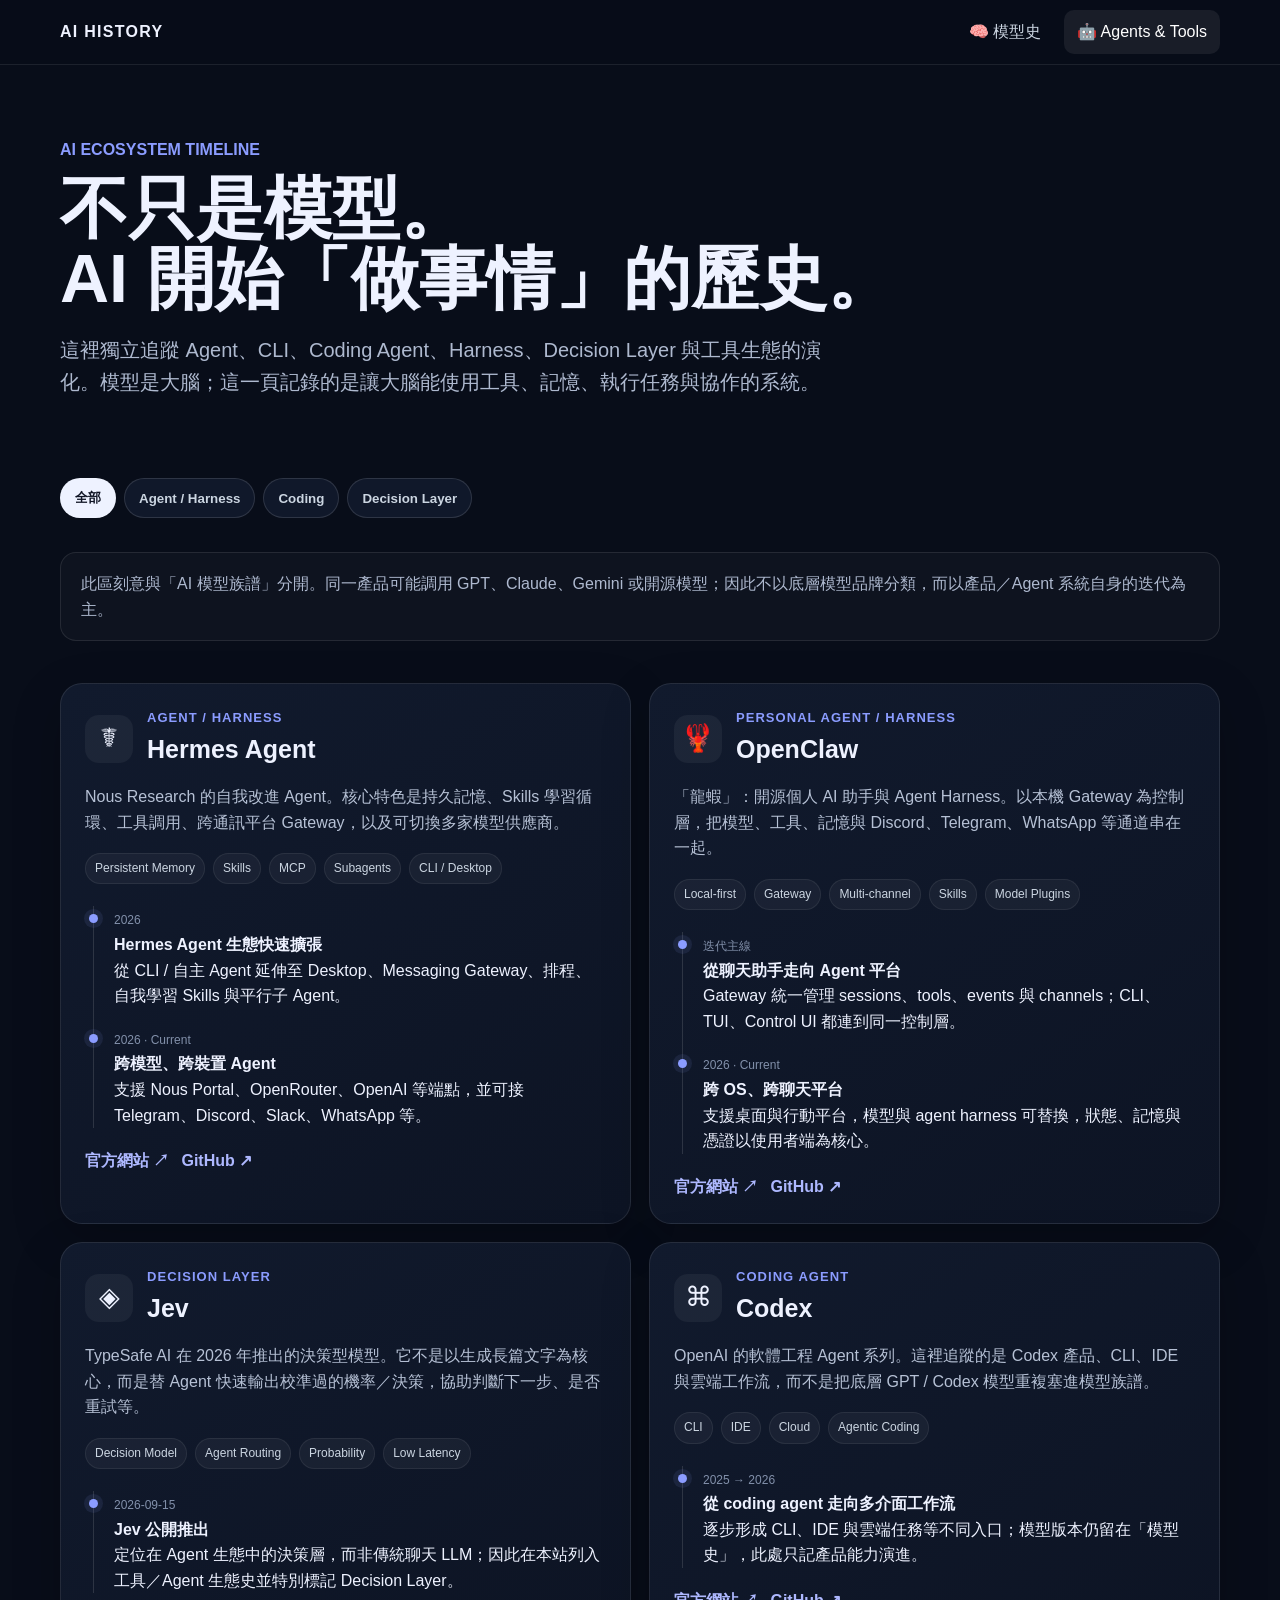
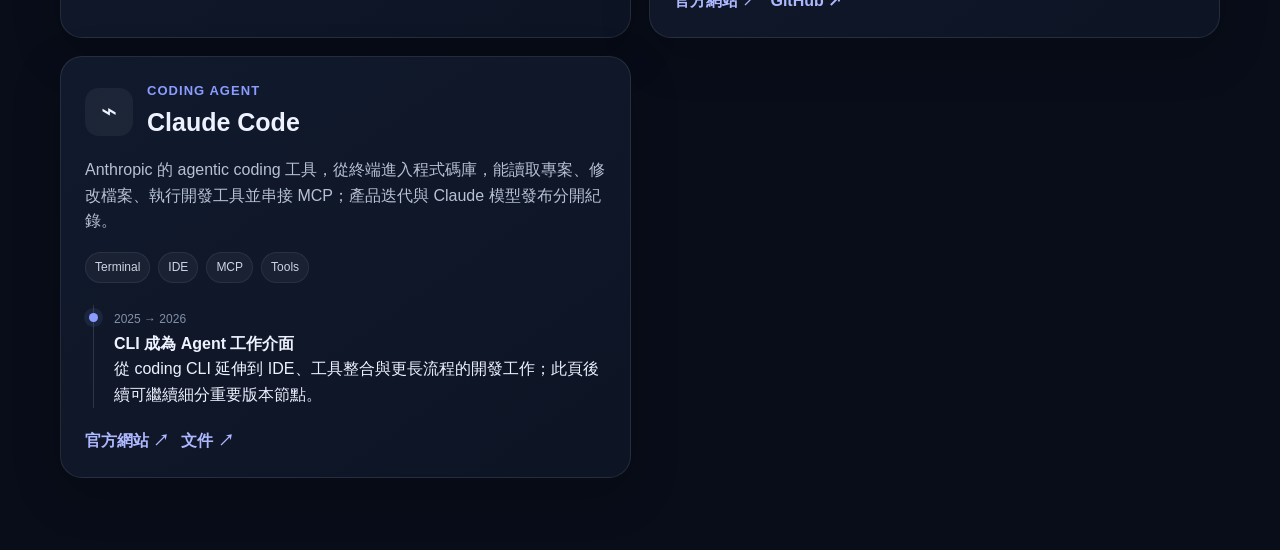
==== agents.html @ 5de39a33 "Expand coding agent section and responsive ecosystem timeline" ====
<!doctype html>
<html lang="zh-Hant">
<head>
<meta charset="utf-8"><meta name="viewport" content="width=device-width,initial-scale=1,viewport-fit=cover">
<meta name="theme-color" content="#0b1020">
<title>AI Agents & Tools 發展史｜AI HISTORY</title>
<style>
*{box-sizing:border-box}html{scroll-behavior:smooth}body{margin:0;font-family:-apple-system,BlinkMacSystemFont,"Segoe UI","Noto Sans TC","Microsoft JhengHei",sans-serif;background:#080d19;color:#eef2ff;line-height:1.6}
a{color:inherit}.wrap{width:min(1160px,calc(100% - 32px));margin:auto}.nav{position:sticky;top:0;z-index:10;background:#080d19e8;backdrop-filter:blur(14px);border-bottom:1px solid #ffffff16}.navin{min-height:64px;display:flex;align-items:center;gap:10px}.logo{font-weight:900;letter-spacing:.08em;margin-right:auto}.nav a{padding:9px 13px;border-radius:10px;text-decoration:none;color:#cbd5e1}.nav a.active,.nav a:hover{background:#ffffff12;color:white}
.hero{padding:72px 0 36px}.eyebrow{color:#8b9cff;font-weight:800}.hero h1{font-size:clamp(34px,6vw,68px);line-height:1.04;margin:10px 0 18px}.hero p{max-width:780px;color:#aeb9cf;font-size:clamp(16px,2vw,20px)}
.tabs{display:flex;gap:8px;flex-wrap:wrap;margin:24px 0 34px}.tabs button{border:1px solid #ffffff20;background:#10182a;color:#cbd5e1;padding:10px 14px;border-radius:999px;font-weight:750;cursor:pointer}.tabs button.on{background:#eef2ff;color:#101525}
.grid{display:grid;grid-template-columns:repeat(2,minmax(0,1fr));gap:18px;padding-bottom:72px}.card{background:linear-gradient(145deg,#111a2d,#0d1424);border:1px solid #ffffff18;border-radius:22px;padding:24px;box-shadow:0 16px 50px #0003}.top{display:flex;gap:14px;align-items:center}.icon{width:48px;height:48px;border-radius:14px;background:#ffffff0d;display:grid;place-items:center;font-size:27px}.card h2{margin:0;font-size:25px}.kind{color:#8b9cff;font-size:13px;font-weight:800;text-transform:uppercase;letter-spacing:.08em}.desc{color:#b6c1d5;margin:15px 0 18px}.facts{display:flex;gap:8px;flex-wrap:wrap}.pill{font-size:12px;padding:5px 9px;border-radius:999px;background:#ffffff0b;color:#cbd5e1;border:1px solid #ffffff12}.timeline{border-left:1px solid #ffffff20;margin:22px 0 0 8px;padding-left:20px}.event{position:relative;margin:0 0 17px}.event:before{content:"";position:absolute;width:9px;height:9px;border-radius:50%;background:#8b9cff;left:-25px;top:8px;box-shadow:0 0 0 5px #8b9cff18}.date{font-size:12px;color:#8290aa}.event b{display:block}.links{display:flex;gap:12px;margin-top:20px}.links a{text-decoration:none;font-weight:750;color:#aeb8ff}.note{margin:0 0 42px;padding:18px 20px;border:1px solid #ffffff18;border-radius:16px;color:#aeb9cf;background:#ffffff07}
@media(max-width:720px){.wrap{width:min(100% - 22px,1160px)}.navin{min-height:58px}.nav a{padding:8px 9px;font-size:13px}.hero{padding:44px 0 20px}.grid{grid-template-columns:1fr;gap:13px}.card{padding:19px;border-radius:18px}.tabs{overflow-x:auto;flex-wrap:nowrap;padding-bottom:5px}.tabs button{white-space:nowrap}.hero p{font-size:16px}.card h2{font-size:22px}}
</style></head><body>
<nav class="nav"><div class="wrap navin"><div class="logo">AI HISTORY</div><a href="./">🧠 模型史</a><a class="active" href="./agents.html">🤖 Agents & Tools</a></div></nav>
<main class="wrap"><section class="hero"><div class="eyebrow">AI ECOSYSTEM TIMELINE</div><h1>不只是模型。<br>AI 開始「做事情」的歷史。</h1><p>這裡獨立追蹤 Agent、CLI、Coding Agent、Harness、Decision Layer 與工具生態的演化。模型是大腦；這一頁記錄的是讓大腦能使用工具、記憶、執行任務與協作的系統。</p></section>
<div class="tabs"><button class="on" data-f="all">全部</button><button data-f="agent">Agent / Harness</button><button data-f="coding">Coding</button><button data-f="decision">Decision Layer</button></div>
<div class="note">此區刻意與「AI 模型族譜」分開。同一產品可能調用 GPT、Claude、Gemini 或開源模型；因此不以底層模型品牌分類，而以產品／Agent 系統自身的迭代為主。</div>
<section class="grid">
<article class="card" data-k="agent"><div class="top"><div class="icon">☤</div><div><div class="kind">Agent / Harness</div><h2>Hermes Agent</h2></div></div><p class="desc">Nous Research 的自我改進 Agent。核心特色是持久記憶、Skills 學習循環、工具調用、跨通訊平台 Gateway，以及可切換多家模型供應商。</p><div class="facts"><span class="pill">Persistent Memory</span><span class="pill">Skills</span><span class="pill">MCP</span><span class="pill">Subagents</span><span class="pill">CLI / Desktop</span></div><div class="timeline"><div class="event"><span class="date">2026</span><b>Hermes Agent 生態快速擴張</b><span>從 CLI / 自主 Agent 延伸至 Desktop、Messaging Gateway、排程、自我學習 Skills 與平行子 Agent。</span></div><div class="event"><span class="date">2026 · Current</span><b>跨模型、跨裝置 Agent</b><span>支援 Nous Portal、OpenRouter、OpenAI 等端點，並可接 Telegram、Discord、Slack、WhatsApp 等。</span></div></div><div class="links"><a href="https://hermes-agent.nousresearch.com/" target="_blank">官方網站 ↗</a><a href="https://github.com/NousResearch/hermes-agent" target="_blank">GitHub ↗</a></div></article>
<article class="card" data-k="agent"><div class="top"><div class="icon">🦞</div><div><div class="kind">Personal Agent / Harness</div><h2>OpenClaw</h2></div></div><p class="desc">「龍蝦」：開源個人 AI 助手與 Agent Harness。以本機 Gateway 為控制層，把模型、工具、記憶與 Discord、Telegram、WhatsApp 等通道串在一起。</p><div class="facts"><span class="pill">Local-first</span><span class="pill">Gateway</span><span class="pill">Multi-channel</span><span class="pill">Skills</span><span class="pill">Model Plugins</span></div><div class="timeline"><div class="event"><span class="date">迭代主線</span><b>從聊天助手走向 Agent 平台</b><span>Gateway 統一管理 sessions、tools、events 與 channels；CLI、TUI、Control UI 都連到同一控制層。</span></div><div class="event"><span class="date">2026 · Current</span><b>跨 OS、跨聊天平台</b><span>支援桌面與行動平台，模型與 agent harness 可替換，狀態、記憶與憑證以使用者端為核心。</span></div></div><div class="links"><a href="https://openclaw.ai/" target="_blank">官方網站 ↗</a><a href="https://github.com/openclaw/openclaw" target="_blank">GitHub ↗</a></div></article>
<article class="card" data-k="decision"><div class="top"><div class="icon">◈</div><div><div class="kind">Decision Layer</div><h2>Jev</h2></div></div><p class="desc">TypeSafe AI 在 2026 年推出的決策型模型。它不是以生成長篇文字為核心，而是替 Agent 快速輸出校準過的機率／決策，協助判斷下一步、是否重試等。</p><div class="facts"><span class="pill">Decision Model</span><span class="pill">Agent Routing</span><span class="pill">Probability</span><span class="pill">Low Latency</span></div><div class="timeline"><div class="event"><span class="date">2026-09-15</span><b>Jev 公開推出</b><span>定位在 Agent 生態中的決策層，而非傳統聊天 LLM；因此在本站列入工具／Agent 生態史並特別標記 Decision Layer。</span></div></div></article>
<article class="card" data-k="coding"><div class="top"><div class="icon">⌘</div><div><div class="kind">Coding Agent</div><h2>Codex</h2></div></div><p class="desc">OpenAI 的軟體工程 Agent 系列。這裡追蹤的是 Codex 產品、CLI、IDE 與雲端工作流，而不是把底層 GPT / Codex 模型重複塞進模型族譜。</p><div class="facts"><span class="pill">CLI</span><span class="pill">IDE</span><span class="pill">Cloud</span><span class="pill">Agentic Coding</span></div><div class="timeline"><div class="event"><span class="date">2025 → 2026</span><b>從 coding agent 走向多介面工作流</b><span>逐步形成 CLI、IDE 與雲端任務等不同入口；模型版本仍留在「模型史」，此處只記產品能力演進。</span></div></div><div class="links"><a href="https://openai.com/codex/" target="_blank">官方網站 ↗</a><a href="https://github.com/openai/codex" target="_blank">GitHub ↗</a></div></article>
<article class="card" data-k="coding"><div class="top"><div class="icon">⌁</div><div><div class="kind">Coding Agent</div><h2>Claude Code</h2></div></div><p class="desc">Anthropic 的 agentic coding 工具，從終端進入程式碼庫，能讀取專案、修改檔案、執行開發工具並串接 MCP；產品迭代與 Claude 模型發布分開紀錄。</p><div class="facts"><span class="pill">Terminal</span><span class="pill">IDE</span><span class="pill">MCP</span><span class="pill">Tools</span></div><div class="timeline"><div class="event"><span class="date">2025 → 2026</span><b>CLI 成為 Agent 工作介面</b><span>從 coding CLI 延伸到 IDE、工具整合與更長流程的開發工作；此頁後續可繼續細分重要版本節點。</span></div></div><div class="links"><a href="https://www.anthropic.com/claude-code" target="_blank">官方網站 ↗</a><a href="https://docs.anthropic.com/en/docs/claude-code/overview" target="_blank">文件 ↗</a></div></article>
</section></main>
<script>const bs=[...document.querySelectorAll("[data-f]")],cs=[...document.querySelectorAll(".card")];bs.forEach(b=>b.onclick=()=>{bs.forEach(x=>x.classList.remove("on"));b.classList.add("on");cs.forEach(c=>c.hidden=b.dataset.f!=="all"&&c.dataset.k!==b.dataset.f)})</script>
</body></html>
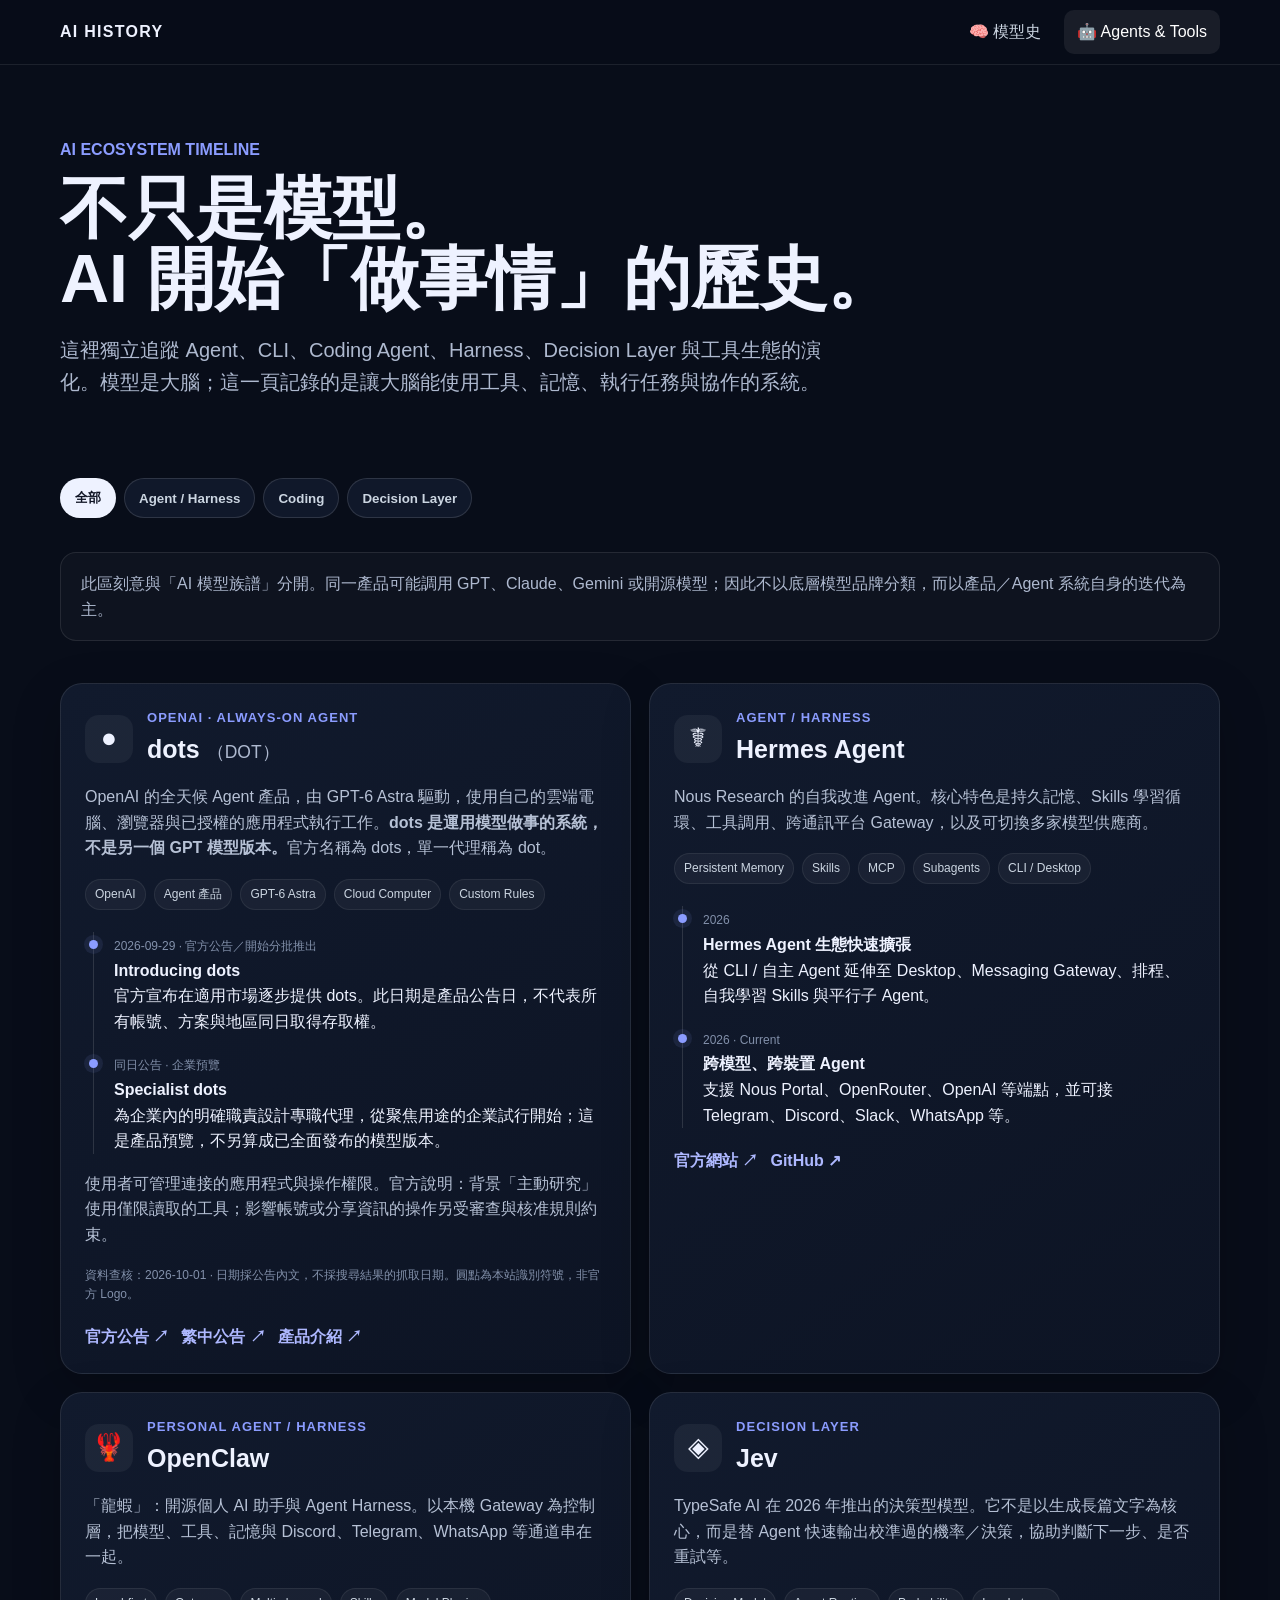
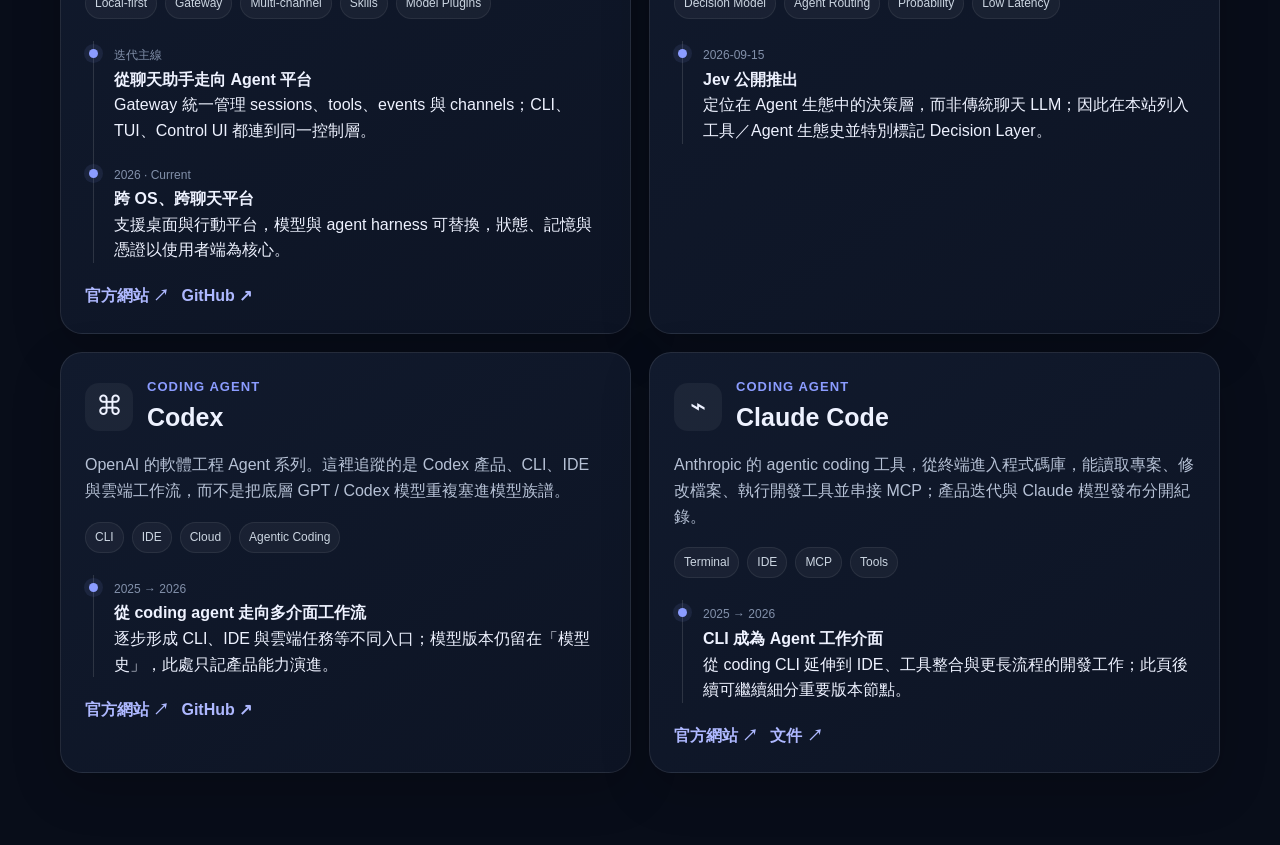
==== commit 1ad4952f: "Add OpenAI dots to Agents & Tools and document project handoff" ====
--- a/agents.html
+++ b/agents.html
@@ -11,12 +11,34 @@
 .tabs{display:flex;gap:8px;flex-wrap:wrap;margin:24px 0 34px}.tabs button{border:1px solid #ffffff20;background:#10182a;color:#cbd5e1;padding:10px 14px;border-radius:999px;font-weight:750;cursor:pointer}.tabs button.on{background:#eef2ff;color:#101525}
 .grid{display:grid;grid-template-columns:repeat(2,minmax(0,1fr));gap:18px;padding-bottom:72px}.card{background:linear-gradient(145deg,#111a2d,#0d1424);border:1px solid #ffffff18;border-radius:22px;padding:24px;box-shadow:0 16px 50px #0003}.top{display:flex;gap:14px;align-items:center}.icon{width:48px;height:48px;border-radius:14px;background:#ffffff0d;display:grid;place-items:center;font-size:27px}.card h2{margin:0;font-size:25px}.kind{color:#8b9cff;font-size:13px;font-weight:800;text-transform:uppercase;letter-spacing:.08em}.desc{color:#b6c1d5;margin:15px 0 18px}.facts{display:flex;gap:8px;flex-wrap:wrap}.pill{font-size:12px;padding:5px 9px;border-radius:999px;background:#ffffff0b;color:#cbd5e1;border:1px solid #ffffff12}.timeline{border-left:1px solid #ffffff20;margin:22px 0 0 8px;padding-left:20px}.event{position:relative;margin:0 0 17px}.event:before{content:"";position:absolute;width:9px;height:9px;border-radius:50%;background:#8b9cff;left:-25px;top:8px;box-shadow:0 0 0 5px #8b9cff18}.date{font-size:12px;color:#8290aa}.event b{display:block}.links{display:flex;gap:12px;margin-top:20px}.links a{text-decoration:none;font-weight:750;color:#aeb8ff}.note{margin:0 0 42px;padding:18px 20px;border:1px solid #ffffff18;border-radius:16px;color:#aeb9cf;background:#ffffff07}
 @media(max-width:720px){.wrap{width:min(100% - 22px,1160px)}.navin{min-height:58px}.nav a{padding:8px 9px;font-size:13px}.hero{padding:44px 0 20px}.grid{grid-template-columns:1fr;gap:13px}.card{padding:19px;border-radius:18px}.tabs{overflow-x:auto;flex-wrap:nowrap;padding-bottom:5px}.tabs button{white-space:nowrap}.hero p{font-size:16px}.card h2{font-size:22px}}
+
+/* DOT product addition: keep the existing five cards and category filters. */
+.card{scroll-margin-top:90px;min-width:0}
+.card:target{border-color:#8b9cff;box-shadow:0 0 0 2px #8b9cff38}
+.alias{font-size:.7em;font-weight:500;color:#aeb9cf}
+.icon{flex-shrink:0}
+.links{flex-wrap:wrap}
+.navin{flex-wrap:wrap}
+@media(max-width:400px){.navin{gap:4px}.nav a{padding:8px 6px;font-size:12px}.logo{font-size:13px}}
 </style></head><body>
 <nav class="nav"><div class="wrap navin"><div class="logo">AI HISTORY</div><a href="./">🧠 模型史</a><a class="active" href="./agents.html">🤖 Agents & Tools</a></div></nav>
 <main class="wrap"><section class="hero"><div class="eyebrow">AI ECOSYSTEM TIMELINE</div><h1>不只是模型。<br>AI 開始「做事情」的歷史。</h1><p>這裡獨立追蹤 Agent、CLI、Coding Agent、Harness、Decision Layer 與工具生態的演化。模型是大腦；這一頁記錄的是讓大腦能使用工具、記憶、執行任務與協作的系統。</p></section>
 <div class="tabs"><button class="on" data-f="all">全部</button><button data-f="agent">Agent / Harness</button><button data-f="coding">Coding</button><button data-f="decision">Decision Layer</button></div>
 <div class="note">此區刻意與「AI 模型族譜」分開。同一產品可能調用 GPT、Claude、Gemini 或開源模型；因此不以底層模型品牌分類，而以產品／Agent 系統自身的迭代為主。</div>
 <section class="grid">
+<article class="card" data-k="agent" id="openai-dots" data-product="openai-dots" data-checked-at="2026-10-01" aria-labelledby="dots-title">
+<div class="top"><div class="icon" aria-hidden="true">●</div><div><div class="kind">OpenAI · Always-on Agent</div><h2 id="dots-title">dots <span class="alias">（DOT）</span></h2></div></div>
+<p class="desc">OpenAI 的全天候 Agent 產品，由 GPT-6 Astra 驅動，使用自己的雲端電腦、瀏覽器與已授權的應用程式執行工作。<strong>dots 是運用模型做事的系統，不是另一個 GPT 模型版本。</strong>官方名稱為 dots，單一代理稱為 dot。</p>
+<div class="facts"><span class="pill">OpenAI</span><span class="pill">Agent 產品</span><span class="pill">GPT-6 Astra</span><span class="pill">Cloud Computer</span><span class="pill">Custom Rules</span></div>
+<div class="timeline">
+<div class="event"><time class="date" datetime="2026-09-29">2026-09-29 · 官方公告／開始分批推出</time><b>Introducing dots</b><span>官方宣布在適用市場逐步提供 dots。此日期是產品公告日，不代表所有帳號、方案與地區同日取得存取權。</span></div>
+<div class="event"><time class="date" datetime="2026-09-29">同日公告 · 企業預覽</time><b>Specialist dots</b><span>為企業內的明確職責設計專職代理，從聚焦用途的企業試行開始；這是產品預覽，不另算成已全面發布的模型版本。</span></div>
+</div>
+<p class="desc">使用者可管理連接的應用程式與操作權限。官方說明：背景「主動研究」使用僅限讀取的工具；影響帳號或分享資訊的操作另受審查與核准規則約束。</p>
+<p class="date">資料查核：<time datetime="2026-10-01">2026-10-01</time> · 日期採公告內文，不採搜尋結果的抓取日期。圓點為本站識別符號，非官方 Logo。</p>
+<div class="links"><a href="https://openai.com/index/introducing-dots/" target="_blank" rel="noopener noreferrer">官方公告 ↗</a><a href="https://openai.com/zh-Hant/index/introducing-dots/" target="_blank" rel="noopener noreferrer">繁中公告 ↗</a><a href="https://chatgpt.com/features/dots/" target="_blank" rel="noopener noreferrer">產品介紹 ↗</a></div>
+</article>
+
 <article class="card" data-k="agent"><div class="top"><div class="icon">☤</div><div><div class="kind">Agent / Harness</div><h2>Hermes Agent</h2></div></div><p class="desc">Nous Research 的自我改進 Agent。核心特色是持久記憶、Skills 學習循環、工具調用、跨通訊平台 Gateway，以及可切換多家模型供應商。</p><div class="facts"><span class="pill">Persistent Memory</span><span class="pill">Skills</span><span class="pill">MCP</span><span class="pill">Subagents</span><span class="pill">CLI / Desktop</span></div><div class="timeline"><div class="event"><span class="date">2026</span><b>Hermes Agent 生態快速擴張</b><span>從 CLI / 自主 Agent 延伸至 Desktop、Messaging Gateway、排程、自我學習 Skills 與平行子 Agent。</span></div><div class="event"><span class="date">2026 · Current</span><b>跨模型、跨裝置 Agent</b><span>支援 Nous Portal、OpenRouter、OpenAI 等端點，並可接 Telegram、Discord、Slack、WhatsApp 等。</span></div></div><div class="links"><a href="https://hermes-agent.nousresearch.com/" target="_blank">官方網站 ↗</a><a href="https://github.com/NousResearch/hermes-agent" target="_blank">GitHub ↗</a></div></article>
 <article class="card" data-k="agent"><div class="top"><div class="icon">🦞</div><div><div class="kind">Personal Agent / Harness</div><h2>OpenClaw</h2></div></div><p class="desc">「龍蝦」：開源個人 AI 助手與 Agent Harness。以本機 Gateway 為控制層，把模型、工具、記憶與 Discord、Telegram、WhatsApp 等通道串在一起。</p><div class="facts"><span class="pill">Local-first</span><span class="pill">Gateway</span><span class="pill">Multi-channel</span><span class="pill">Skills</span><span class="pill">Model Plugins</span></div><div class="timeline"><div class="event"><span class="date">迭代主線</span><b>從聊天助手走向 Agent 平台</b><span>Gateway 統一管理 sessions、tools、events 與 channels；CLI、TUI、Control UI 都連到同一控制層。</span></div><div class="event"><span class="date">2026 · Current</span><b>跨 OS、跨聊天平台</b><span>支援桌面與行動平台，模型與 agent harness 可替換，狀態、記憶與憑證以使用者端為核心。</span></div></div><div class="links"><a href="https://openclaw.ai/" target="_blank">官方網站 ↗</a><a href="https://github.com/openclaw/openclaw" target="_blank">GitHub ↗</a></div></article>
 <article class="card" data-k="decision"><div class="top"><div class="icon">◈</div><div><div class="kind">Decision Layer</div><h2>Jev</h2></div></div><p class="desc">TypeSafe AI 在 2026 年推出的決策型模型。它不是以生成長篇文字為核心，而是替 Agent 快速輸出校準過的機率／決策，協助判斷下一步、是否重試等。</p><div class="facts"><span class="pill">Decision Model</span><span class="pill">Agent Routing</span><span class="pill">Probability</span><span class="pill">Low Latency</span></div><div class="timeline"><div class="event"><span class="date">2026-09-15</span><b>Jev 公開推出</b><span>定位在 Agent 生態中的決策層，而非傳統聊天 LLM；因此在本站列入工具／Agent 生態史並特別標記 Decision Layer。</span></div></div></article>
@@ -24,4 +46,4 @@
 <article class="card" data-k="coding"><div class="top"><div class="icon">⌁</div><div><div class="kind">Coding Agent</div><h2>Claude Code</h2></div></div><p class="desc">Anthropic 的 agentic coding 工具，從終端進入程式碼庫，能讀取專案、修改檔案、執行開發工具並串接 MCP；產品迭代與 Claude 模型發布分開紀錄。</p><div class="facts"><span class="pill">Terminal</span><span class="pill">IDE</span><span class="pill">MCP</span><span class="pill">Tools</span></div><div class="timeline"><div class="event"><span class="date">2025 → 2026</span><b>CLI 成為 Agent 工作介面</b><span>從 coding CLI 延伸到 IDE、工具整合與更長流程的開發工作；此頁後續可繼續細分重要版本節點。</span></div></div><div class="links"><a href="https://www.anthropic.com/claude-code" target="_blank">官方網站 ↗</a><a href="https://docs.anthropic.com/en/docs/claude-code/overview" target="_blank">文件 ↗</a></div></article>
 </section></main>
 <script>const bs=[...document.querySelectorAll("[data-f]")],cs=[...document.querySelectorAll(".card")];bs.forEach(b=>b.onclick=()=>{bs.forEach(x=>x.classList.remove("on"));b.classList.add("on");cs.forEach(c=>c.hidden=b.dataset.f!=="all"&&c.dataset.k!==b.dataset.f)})</script>
-</body></html>+</body></html>
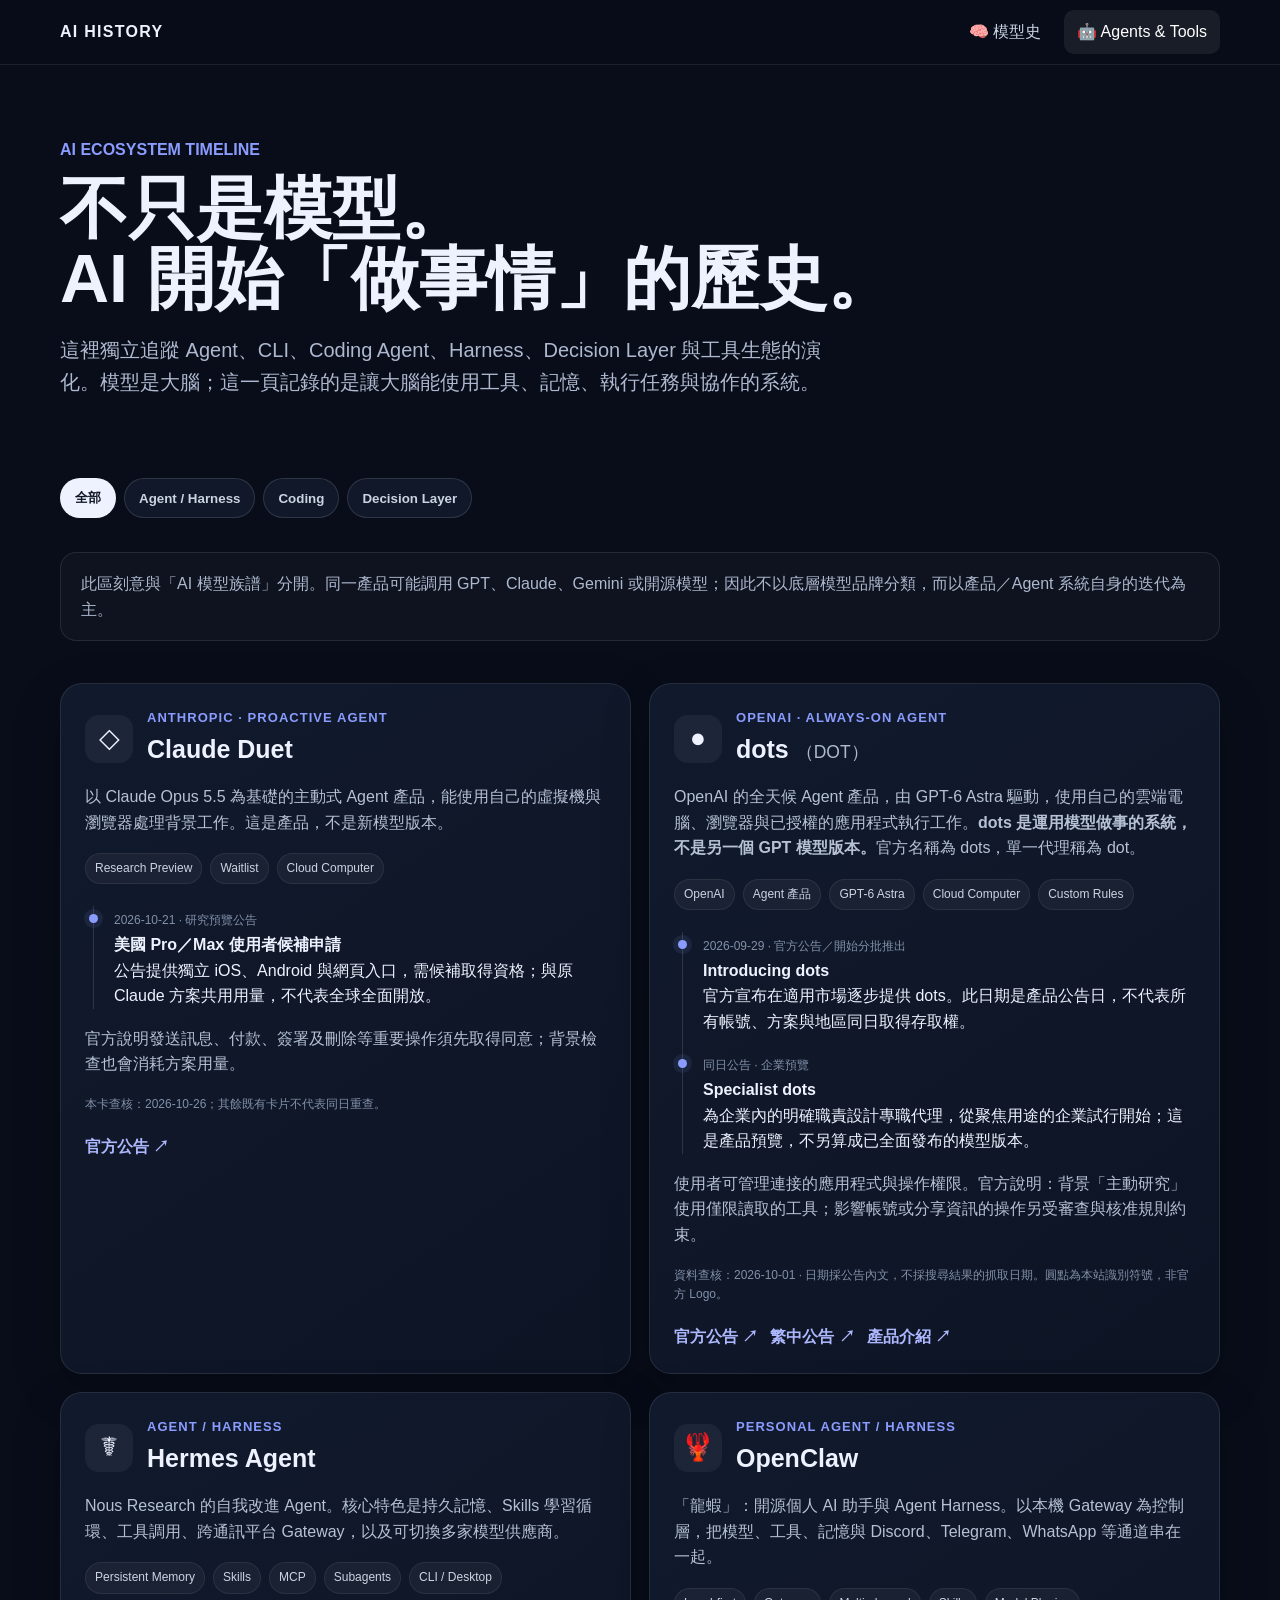
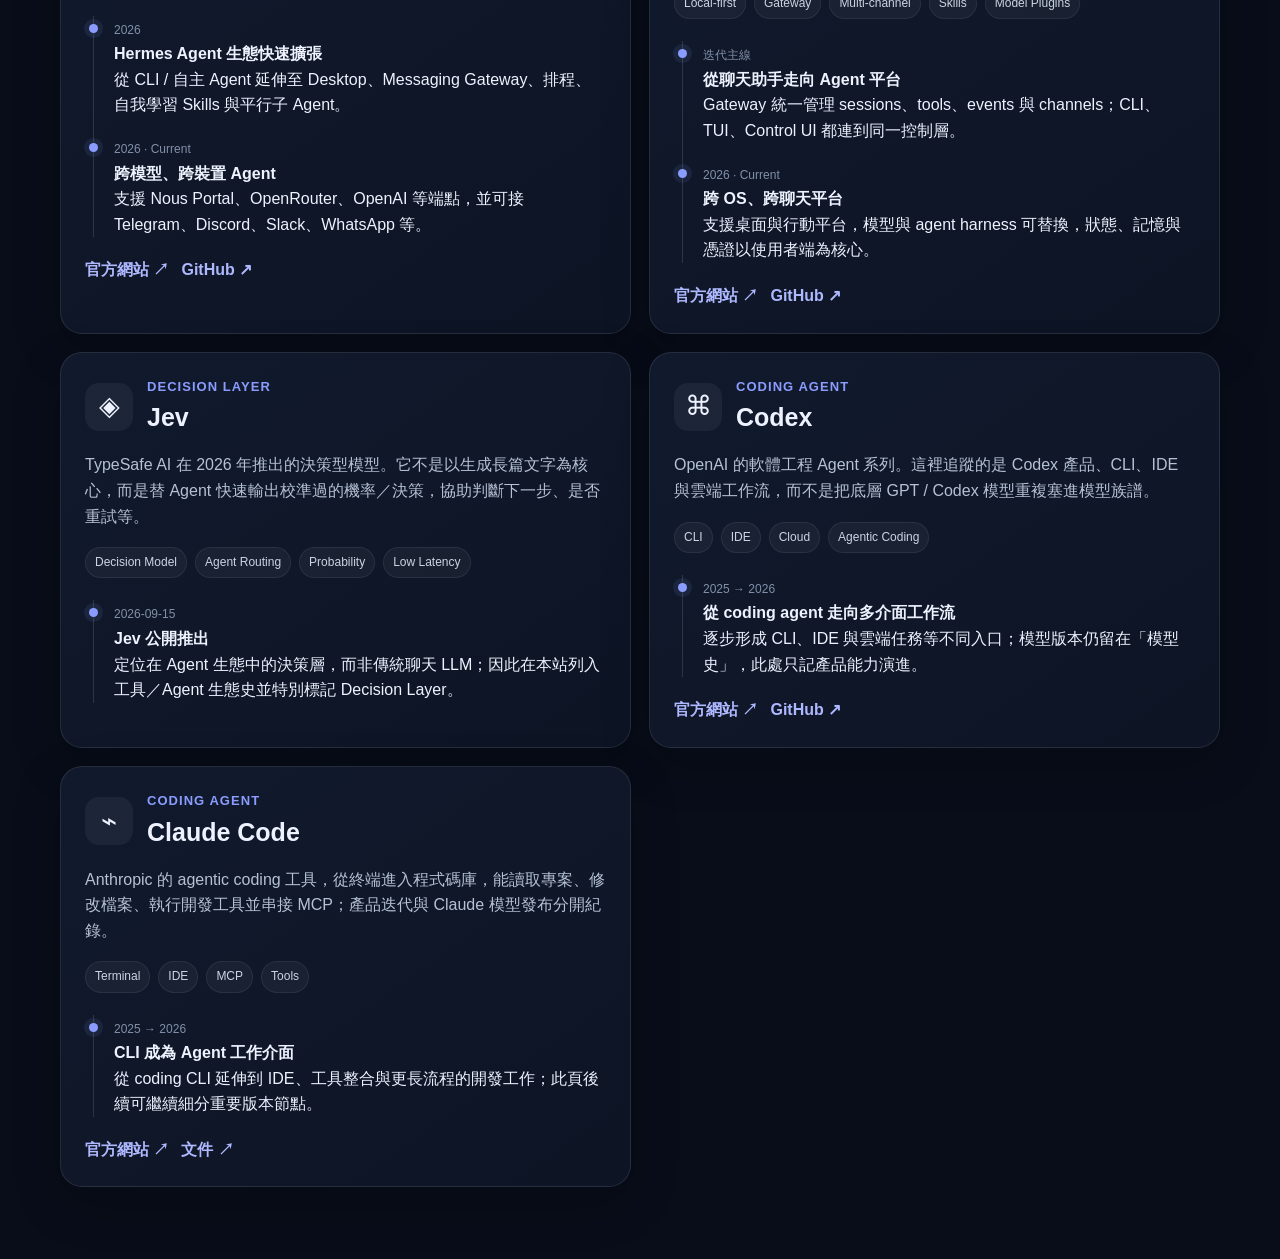
==== commit d2fcd59d: "[DOT] Update October AI model and agent history with verified sources" ====
--- a/agents.html
+++ b/agents.html
@@ -26,6 +26,16 @@
 <div class="tabs"><button class="on" data-f="all">全部</button><button data-f="agent">Agent / Harness</button><button data-f="coding">Coding</button><button data-f="decision">Decision Layer</button></div>
 <div class="note">此區刻意與「AI 模型族譜」分開。同一產品可能調用 GPT、Claude、Gemini 或開源模型；因此不以底層模型品牌分類，而以產品／Agent 系統自身的迭代為主。</div>
 <section class="grid">
+<article class="card" data-k="agent" id="claude-duet" data-checked-at="2026-10-26" aria-labelledby="duet-title">
+<div class="top"><div class="icon" aria-hidden="true">◇</div><div><div class="kind">Anthropic · Proactive Agent</div><h2 id="duet-title">Claude Duet</h2></div></div>
+<p class="desc">以 Claude Opus 5.5 為基礎的主動式 Agent 產品，能使用自己的虛擬機與瀏覽器處理背景工作。這是產品，不是新模型版本。</p>
+<div class="facts"><span class="pill">Research Preview</span><span class="pill">Waitlist</span><span class="pill">Cloud Computer</span></div>
+<div class="timeline"><div class="event"><time class="date" datetime="2026-10-21">2026-10-21 · 研究預覽公告</time><b>美國 Pro／Max 使用者候補申請</b><span>公告提供獨立 iOS、Android 與網頁入口，需候補取得資格；與原 Claude 方案共用用量，不代表全球全面開放。</span></div></div>
+<p class="desc">官方說明發送訊息、付款、簽署及刪除等重要操作須先取得同意；背景檢查也會消耗方案用量。</p>
+<p class="date">本卡查核：<time datetime="2026-10-26">2026-10-26</time>；其餘既有卡片不代表同日重查。</p>
+<div class="links"><a href="https://claude.com/resources/articles/claude-duet" target="_blank" rel="noopener noreferrer">官方公告 ↗</a></div>
+</article>
+
 <article class="card" data-k="agent" id="openai-dots" data-product="openai-dots" data-checked-at="2026-10-01" aria-labelledby="dots-title">
 <div class="top"><div class="icon" aria-hidden="true">●</div><div><div class="kind">OpenAI · Always-on Agent</div><h2 id="dots-title">dots <span class="alias">（DOT）</span></h2></div></div>
 <p class="desc">OpenAI 的全天候 Agent 產品，由 GPT-6 Astra 驅動，使用自己的雲端電腦、瀏覽器與已授權的應用程式執行工作。<strong>dots 是運用模型做事的系統，不是另一個 GPT 模型版本。</strong>官方名稱為 dots，單一代理稱為 dot。</p>
@@ -47,3 +57,4 @@
 </section></main>
 <script>const bs=[...document.querySelectorAll("[data-f]")],cs=[...document.querySelectorAll(".card")];bs.forEach(b=>b.onclick=()=>{bs.forEach(x=>x.classList.remove("on"));b.classList.add("on");cs.forEach(c=>c.hidden=b.dataset.f!=="all"&&c.dataset.k!==b.dataset.f)})</script>
 </body></html>
+
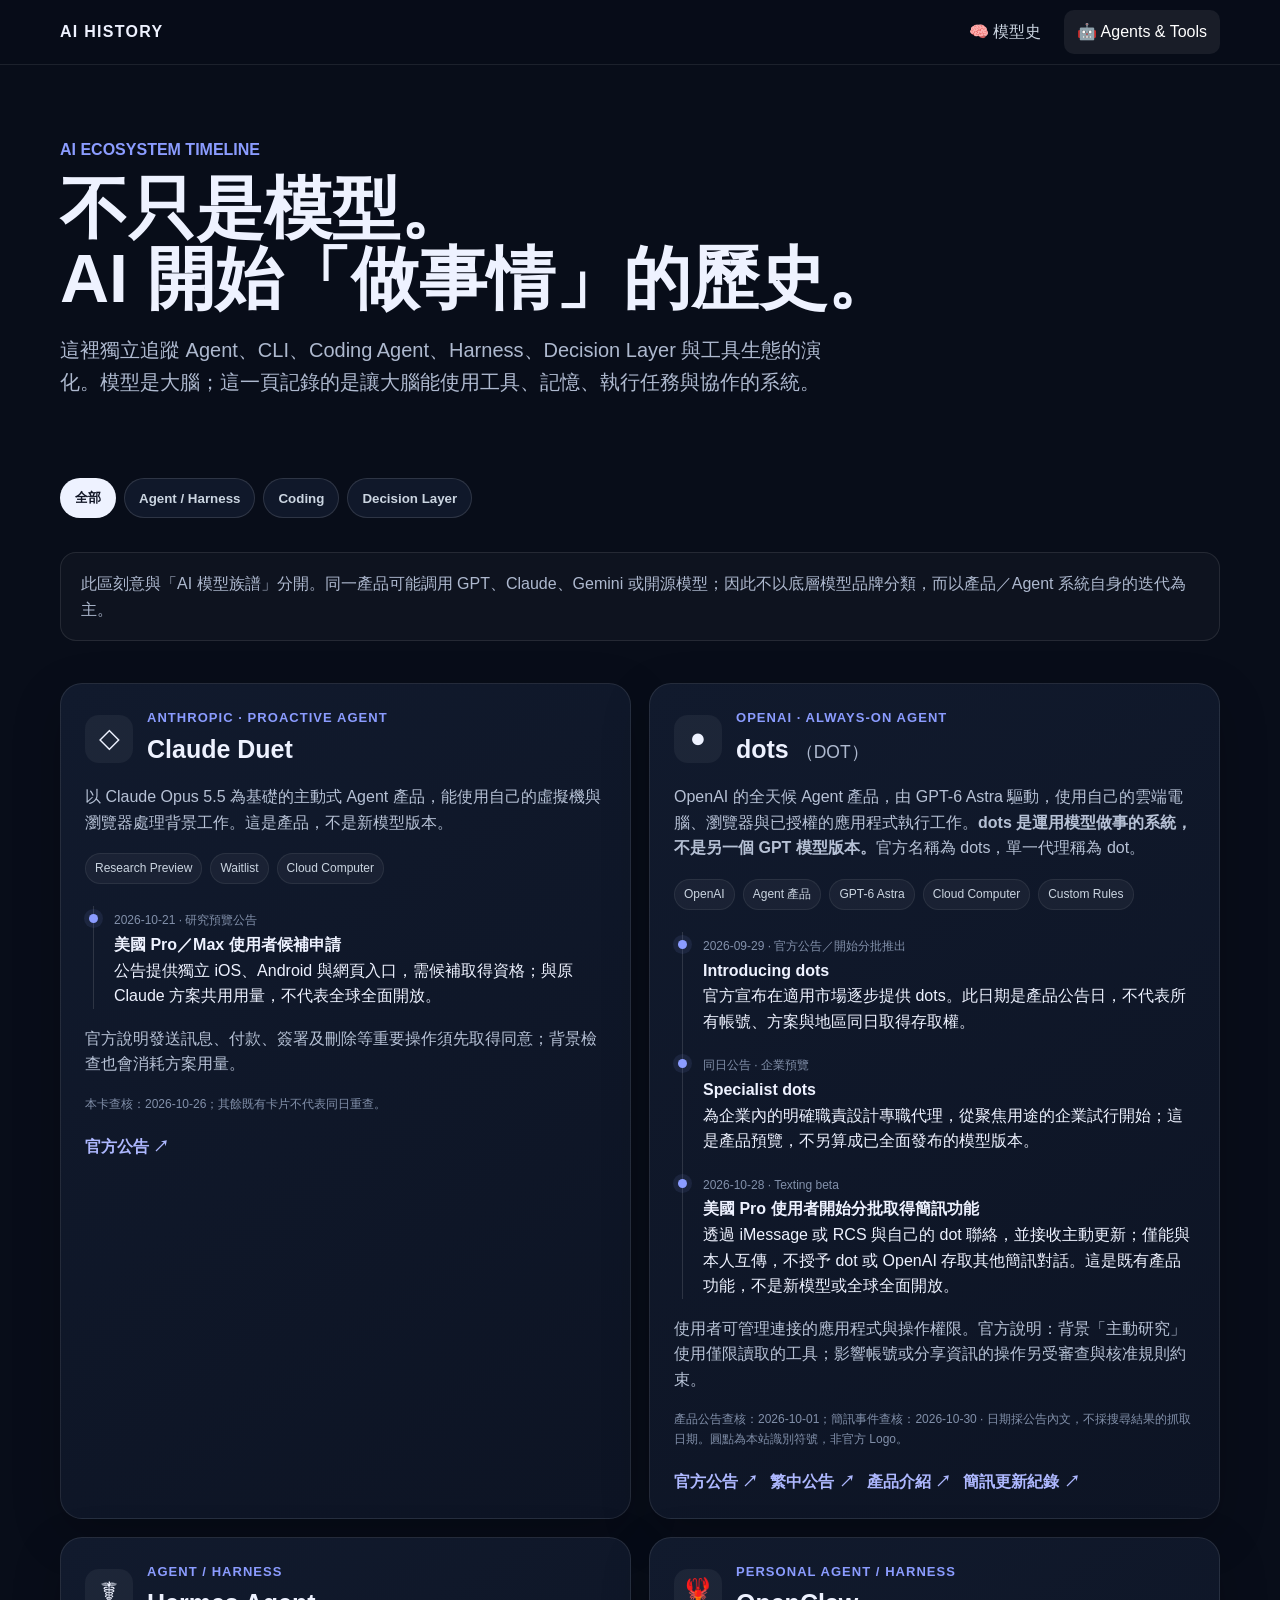
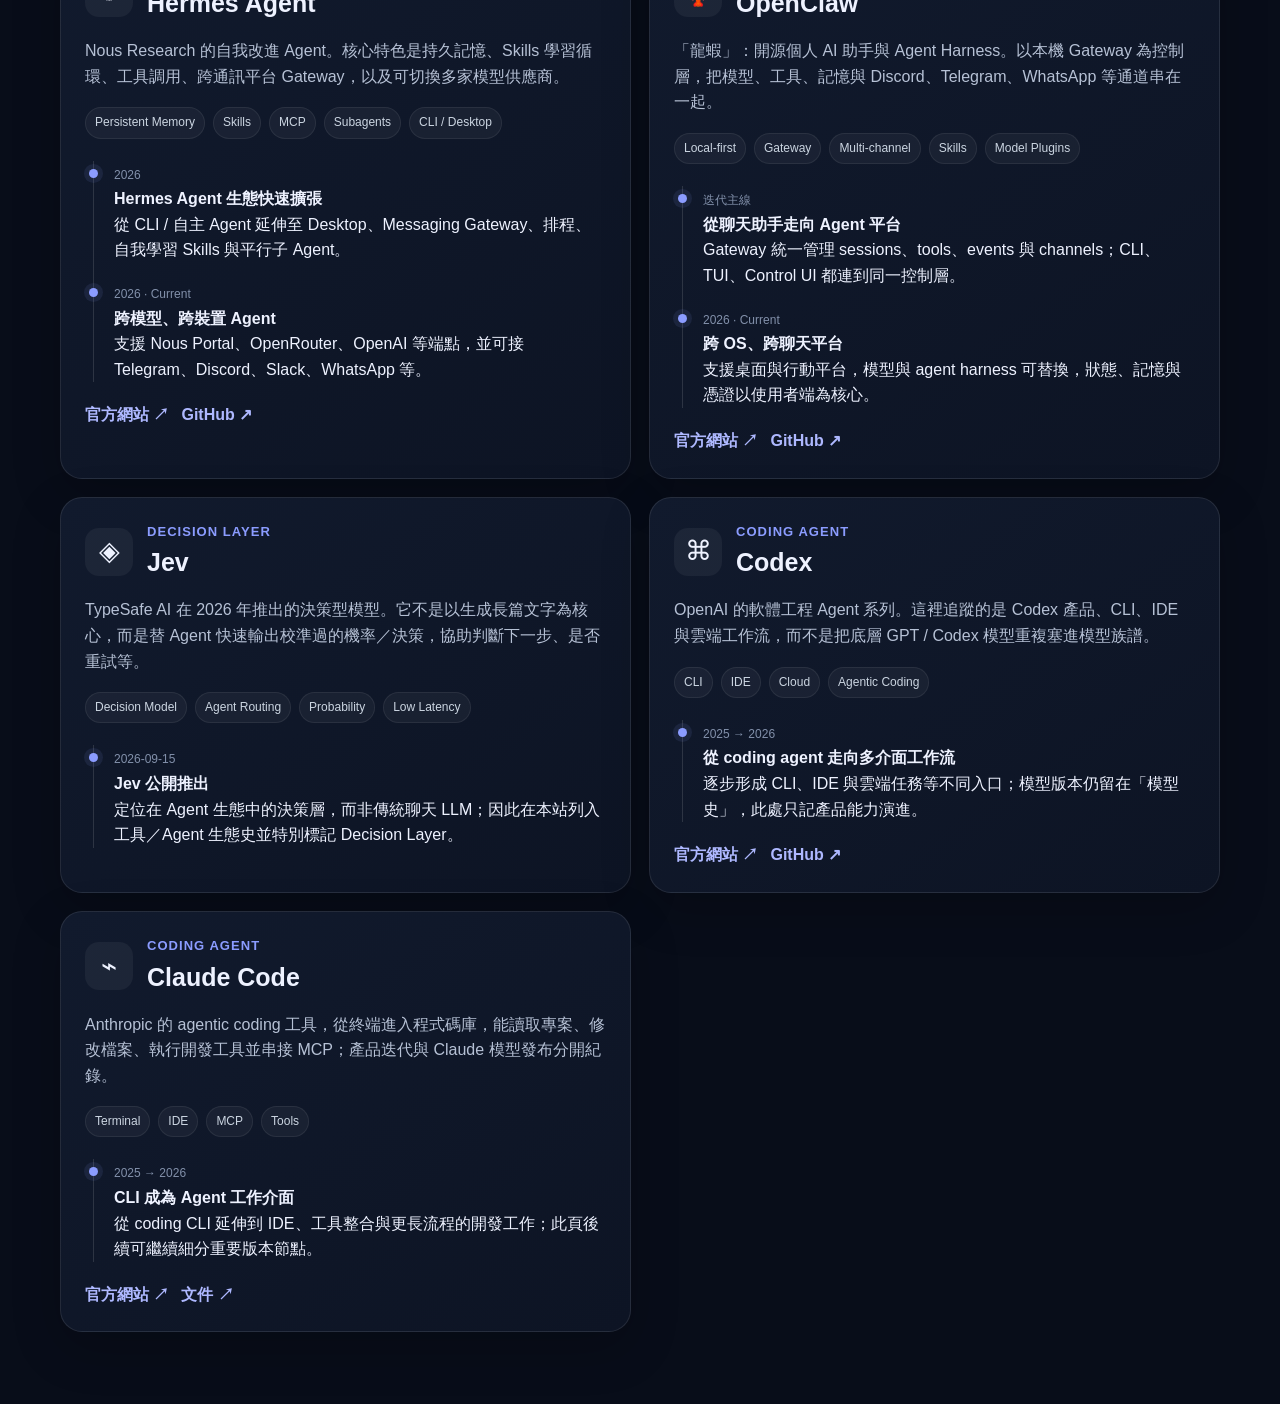
==== commit cbba5280: "Add dated GPT-6 Luna revision and dots US texting beta event" ====
--- a/agents.html
+++ b/agents.html
@@ -36,17 +36,18 @@
 <div class="links"><a href="https://claude.com/resources/articles/claude-duet" target="_blank" rel="noopener noreferrer">官方公告 ↗</a></div>
 </article>
 
-<article class="card" data-k="agent" id="openai-dots" data-product="openai-dots" data-checked-at="2026-10-01" aria-labelledby="dots-title">
+<article class="card" data-k="agent" id="openai-dots" data-product="openai-dots" data-checked-at="2026-10-30" aria-labelledby="dots-title">
 <div class="top"><div class="icon" aria-hidden="true">●</div><div><div class="kind">OpenAI · Always-on Agent</div><h2 id="dots-title">dots <span class="alias">（DOT）</span></h2></div></div>
 <p class="desc">OpenAI 的全天候 Agent 產品，由 GPT-6 Astra 驅動，使用自己的雲端電腦、瀏覽器與已授權的應用程式執行工作。<strong>dots 是運用模型做事的系統，不是另一個 GPT 模型版本。</strong>官方名稱為 dots，單一代理稱為 dot。</p>
 <div class="facts"><span class="pill">OpenAI</span><span class="pill">Agent 產品</span><span class="pill">GPT-6 Astra</span><span class="pill">Cloud Computer</span><span class="pill">Custom Rules</span></div>
 <div class="timeline">
 <div class="event"><time class="date" datetime="2026-09-29">2026-09-29 · 官方公告／開始分批推出</time><b>Introducing dots</b><span>官方宣布在適用市場逐步提供 dots。此日期是產品公告日，不代表所有帳號、方案與地區同日取得存取權。</span></div>
 <div class="event"><time class="date" datetime="2026-09-29">同日公告 · 企業預覽</time><b>Specialist dots</b><span>為企業內的明確職責設計專職代理，從聚焦用途的企業試行開始；這是產品預覽，不另算成已全面發布的模型版本。</span></div>
+<div class="event"><time class="date" datetime="2026-10-28">2026-10-28 · Texting beta</time><b>美國 Pro 使用者開始分批取得簡訊功能</b><span>透過 iMessage 或 RCS 與自己的 dot 聯絡，並接收主動更新；僅能與本人互傳，不授予 dot 或 OpenAI 存取其他簡訊對話。這是既有產品功能，不是新模型或全球全面開放。</span></div>
 </div>
 <p class="desc">使用者可管理連接的應用程式與操作權限。官方說明：背景「主動研究」使用僅限讀取的工具；影響帳號或分享資訊的操作另受審查與核准規則約束。</p>
-<p class="date">資料查核：<time datetime="2026-10-01">2026-10-01</time> · 日期採公告內文，不採搜尋結果的抓取日期。圓點為本站識別符號，非官方 Logo。</p>
-<div class="links"><a href="https://openai.com/index/introducing-dots/" target="_blank" rel="noopener noreferrer">官方公告 ↗</a><a href="https://openai.com/zh-Hant/index/introducing-dots/" target="_blank" rel="noopener noreferrer">繁中公告 ↗</a><a href="https://chatgpt.com/features/dots/" target="_blank" rel="noopener noreferrer">產品介紹 ↗</a></div>
+<p class="date">產品公告查核：<time datetime="2026-10-01">2026-10-01</time>；簡訊事件查核：<time datetime="2026-10-30">2026-10-30</time> · 日期採公告內文，不採搜尋結果的抓取日期。圓點為本站識別符號，非官方 Logo。</p>
+<div class="links"><a href="https://openai.com/index/introducing-dots/" target="_blank" rel="noopener noreferrer">官方公告 ↗</a><a href="https://openai.com/zh-Hant/index/introducing-dots/" target="_blank" rel="noopener noreferrer">繁中公告 ↗</a><a href="https://chatgpt.com/features/dots/" target="_blank" rel="noopener noreferrer">產品介紹 ↗</a><a href="https://help.openai.com/en/articles/6825453-chatgpt-release-notes" target="_blank" rel="noopener noreferrer">簡訊更新紀錄 ↗</a></div>
 </article>
 
 <article class="card" data-k="agent"><div class="top"><div class="icon">☤</div><div><div class="kind">Agent / Harness</div><h2>Hermes Agent</h2></div></div><p class="desc">Nous Research 的自我改進 Agent。核心特色是持久記憶、Skills 學習循環、工具調用、跨通訊平台 Gateway，以及可切換多家模型供應商。</p><div class="facts"><span class="pill">Persistent Memory</span><span class="pill">Skills</span><span class="pill">MCP</span><span class="pill">Subagents</span><span class="pill">CLI / Desktop</span></div><div class="timeline"><div class="event"><span class="date">2026</span><b>Hermes Agent 生態快速擴張</b><span>從 CLI / 自主 Agent 延伸至 Desktop、Messaging Gateway、排程、自我學習 Skills 與平行子 Agent。</span></div><div class="event"><span class="date">2026 · Current</span><b>跨模型、跨裝置 Agent</b><span>支援 Nous Portal、OpenRouter、OpenAI 等端點，並可接 Telegram、Discord、Slack、WhatsApp 等。</span></div></div><div class="links"><a href="https://hermes-agent.nousresearch.com/" target="_blank">官方網站 ↗</a><a href="https://github.com/NousResearch/hermes-agent" target="_blank">GitHub ↗</a></div></article>
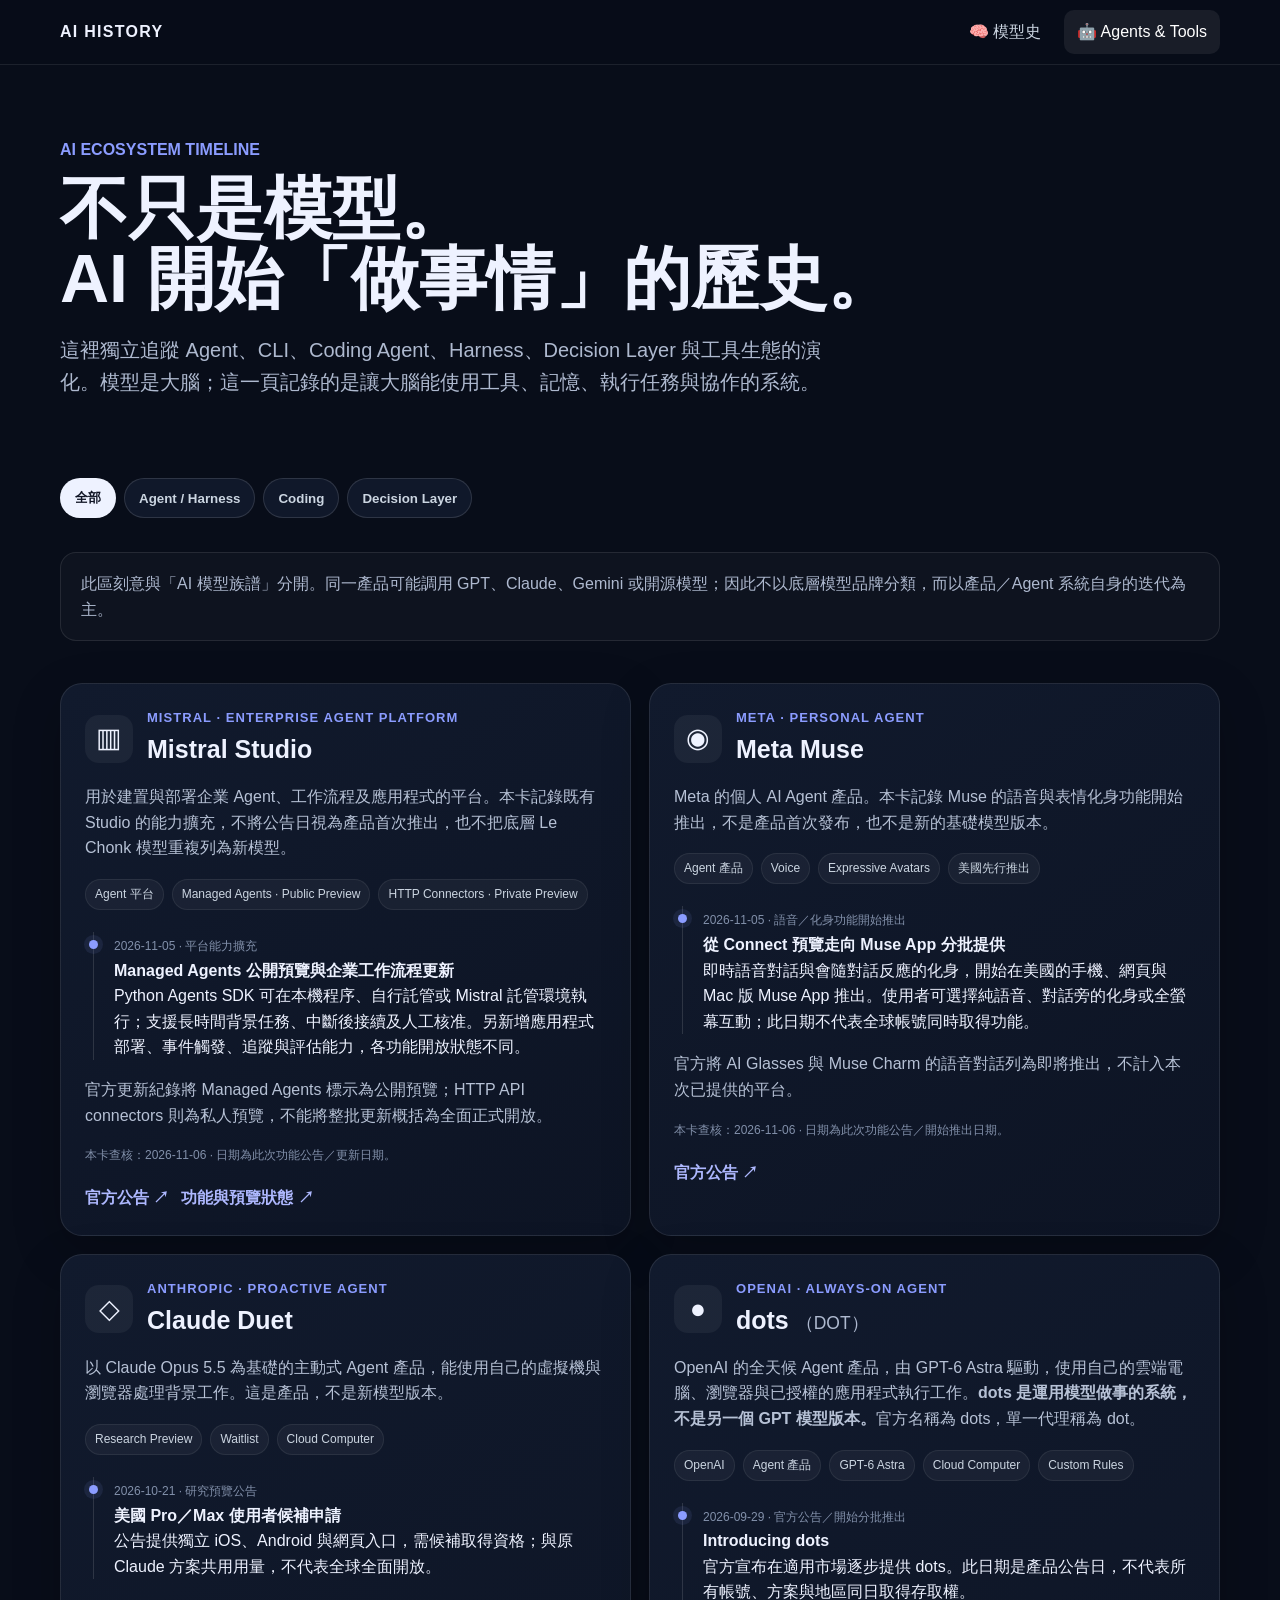
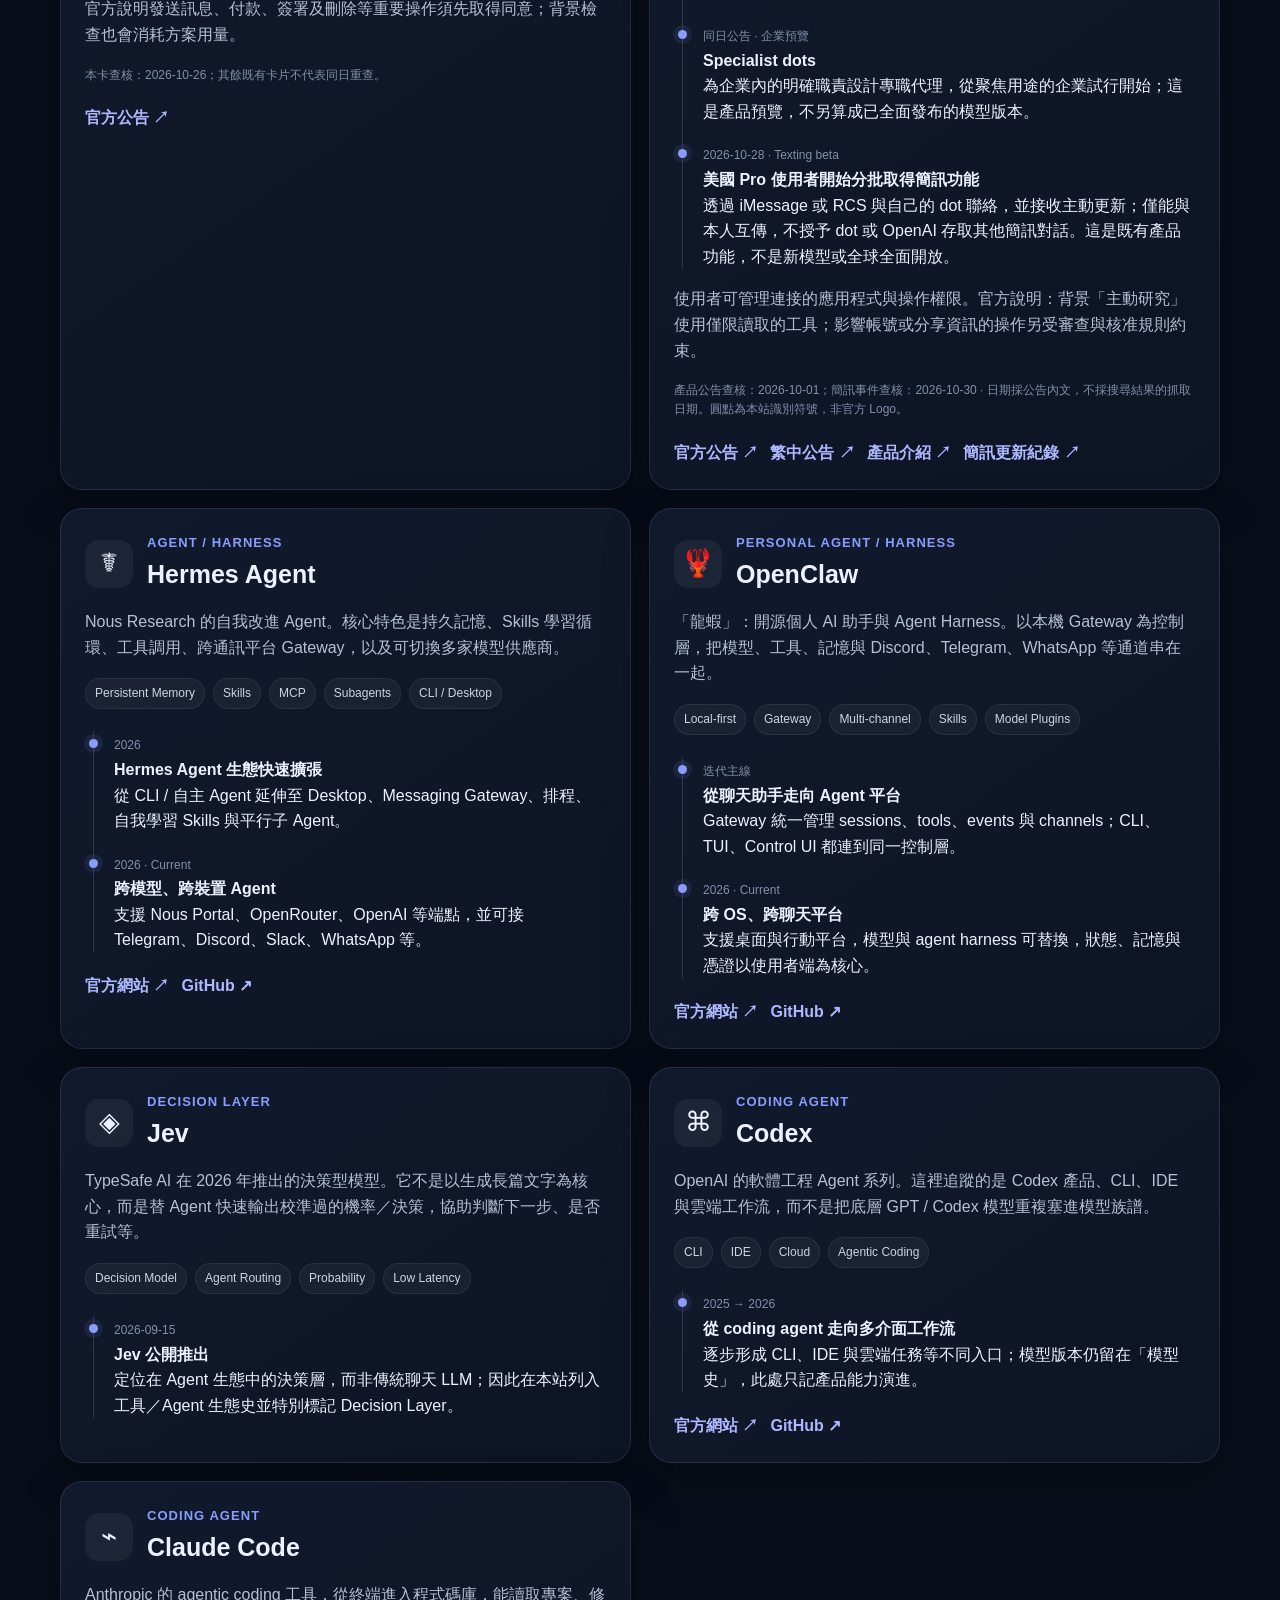
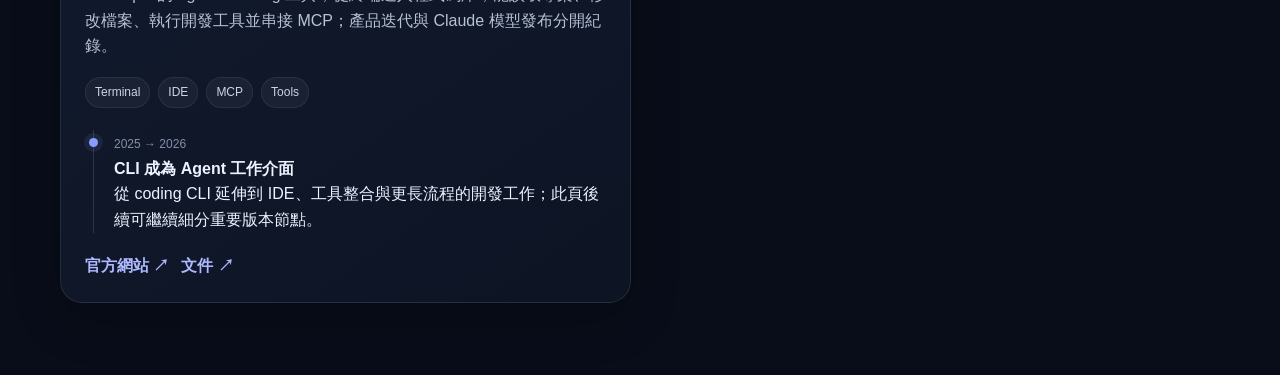
==== commit 66f19d34: "Add Cyber, Omni video and Hy4 releases with Agent product events" ====
--- a/agents.html
+++ b/agents.html
@@ -26,6 +26,26 @@
 <div class="tabs"><button class="on" data-f="all">全部</button><button data-f="agent">Agent / Harness</button><button data-f="coding">Coding</button><button data-f="decision">Decision Layer</button></div>
 <div class="note">此區刻意與「AI 模型族譜」分開。同一產品可能調用 GPT、Claude、Gemini 或開源模型；因此不以底層模型品牌分類，而以產品／Agent 系統自身的迭代為主。</div>
 <section class="grid">
+<article class="card" data-k="agent" id="mistral-studio" data-product="mistral-studio" data-checked-at="2026-11-06" aria-labelledby="mistral-studio-title">
+<div class="top"><div class="icon" aria-hidden="true">▥</div><div><div class="kind">Mistral · Enterprise Agent Platform</div><h2 id="mistral-studio-title">Mistral Studio</h2></div></div>
+<p class="desc">用於建置與部署企業 Agent、工作流程及應用程式的平台。本卡記錄既有 Studio 的能力擴充，不將公告日視為產品首次推出，也不把底層 Le Chonk 模型重複列為新模型。</p>
+<div class="facts"><span class="pill">Agent 平台</span><span class="pill">Managed Agents · Public Preview</span><span class="pill">HTTP Connectors · Private Preview</span></div>
+<div class="timeline"><div class="event"><time class="date" datetime="2026-11-05">2026-11-05 · 平台能力擴充</time><b>Managed Agents 公開預覽與企業工作流程更新</b><span>Python Agents SDK 可在本機程序、自行託管或 Mistral 託管環境執行；支援長時間背景任務、中斷後接續及人工核准。另新增應用程式部署、事件觸發、追蹤與評估能力，各功能開放狀態不同。</span></div></div>
+<p class="desc">官方更新紀錄將 Managed Agents 標示為公開預覽；HTTP API connectors 則為私人預覽，不能將整批更新概括為全面正式開放。</p>
+<p class="date">本卡查核：<time datetime="2026-11-06">2026-11-06</time> · 日期為此次功能公告／更新日期。</p>
+<div class="links"><a href="https://mistral.ai/news/build-with-studio/" target="_blank" rel="noopener noreferrer">官方公告 ↗</a><a href="https://docs.mistral.ai/resources/release-notes" target="_blank" rel="noopener noreferrer">功能與預覽狀態 ↗</a></div>
+</article>
+
+<article class="card" data-k="agent" id="meta-muse" data-product="meta-muse" data-checked-at="2026-11-06" aria-labelledby="meta-muse-title">
+<div class="top"><div class="icon" aria-hidden="true">◉</div><div><div class="kind">Meta · Personal Agent</div><h2 id="meta-muse-title">Meta Muse</h2></div></div>
+<p class="desc">Meta 的個人 AI Agent 產品。本卡記錄 Muse 的語音與表情化身功能開始推出，不是產品首次發布，也不是新的基礎模型版本。</p>
+<div class="facts"><span class="pill">Agent 產品</span><span class="pill">Voice</span><span class="pill">Expressive Avatars</span><span class="pill">美國先行推出</span></div>
+<div class="timeline"><div class="event"><time class="date" datetime="2026-11-05">2026-11-05 · 語音／化身功能開始推出</time><b>從 Connect 預覽走向 Muse App 分批提供</b><span>即時語音對話與會隨對話反應的化身，開始在美國的手機、網頁與 Mac 版 Muse App 推出。使用者可選擇純語音、對話旁的化身或全螢幕互動；此日期不代表全球帳號同時取得功能。</span></div></div>
+<p class="desc">官方將 AI Glasses 與 Muse Charm 的語音對話列為即將推出，不計入本次已提供的平台。</p>
+<p class="date">本卡查核：<time datetime="2026-11-06">2026-11-06</time> · 日期為此次功能公告／開始推出日期。</p>
+<div class="links"><a href="https://about.fb.com/news/2026/11/introducing-muse-ai-voice-expressive-avatars/" target="_blank" rel="noopener noreferrer">官方公告 ↗</a></div>
+</article>
+
 <article class="card" data-k="agent" id="claude-duet" data-checked-at="2026-10-26" aria-labelledby="duet-title">
 <div class="top"><div class="icon" aria-hidden="true">◇</div><div><div class="kind">Anthropic · Proactive Agent</div><h2 id="duet-title">Claude Duet</h2></div></div>
 <p class="desc">以 Claude Opus 5.5 為基礎的主動式 Agent 產品，能使用自己的虛擬機與瀏覽器處理背景工作。這是產品，不是新模型版本。</p>
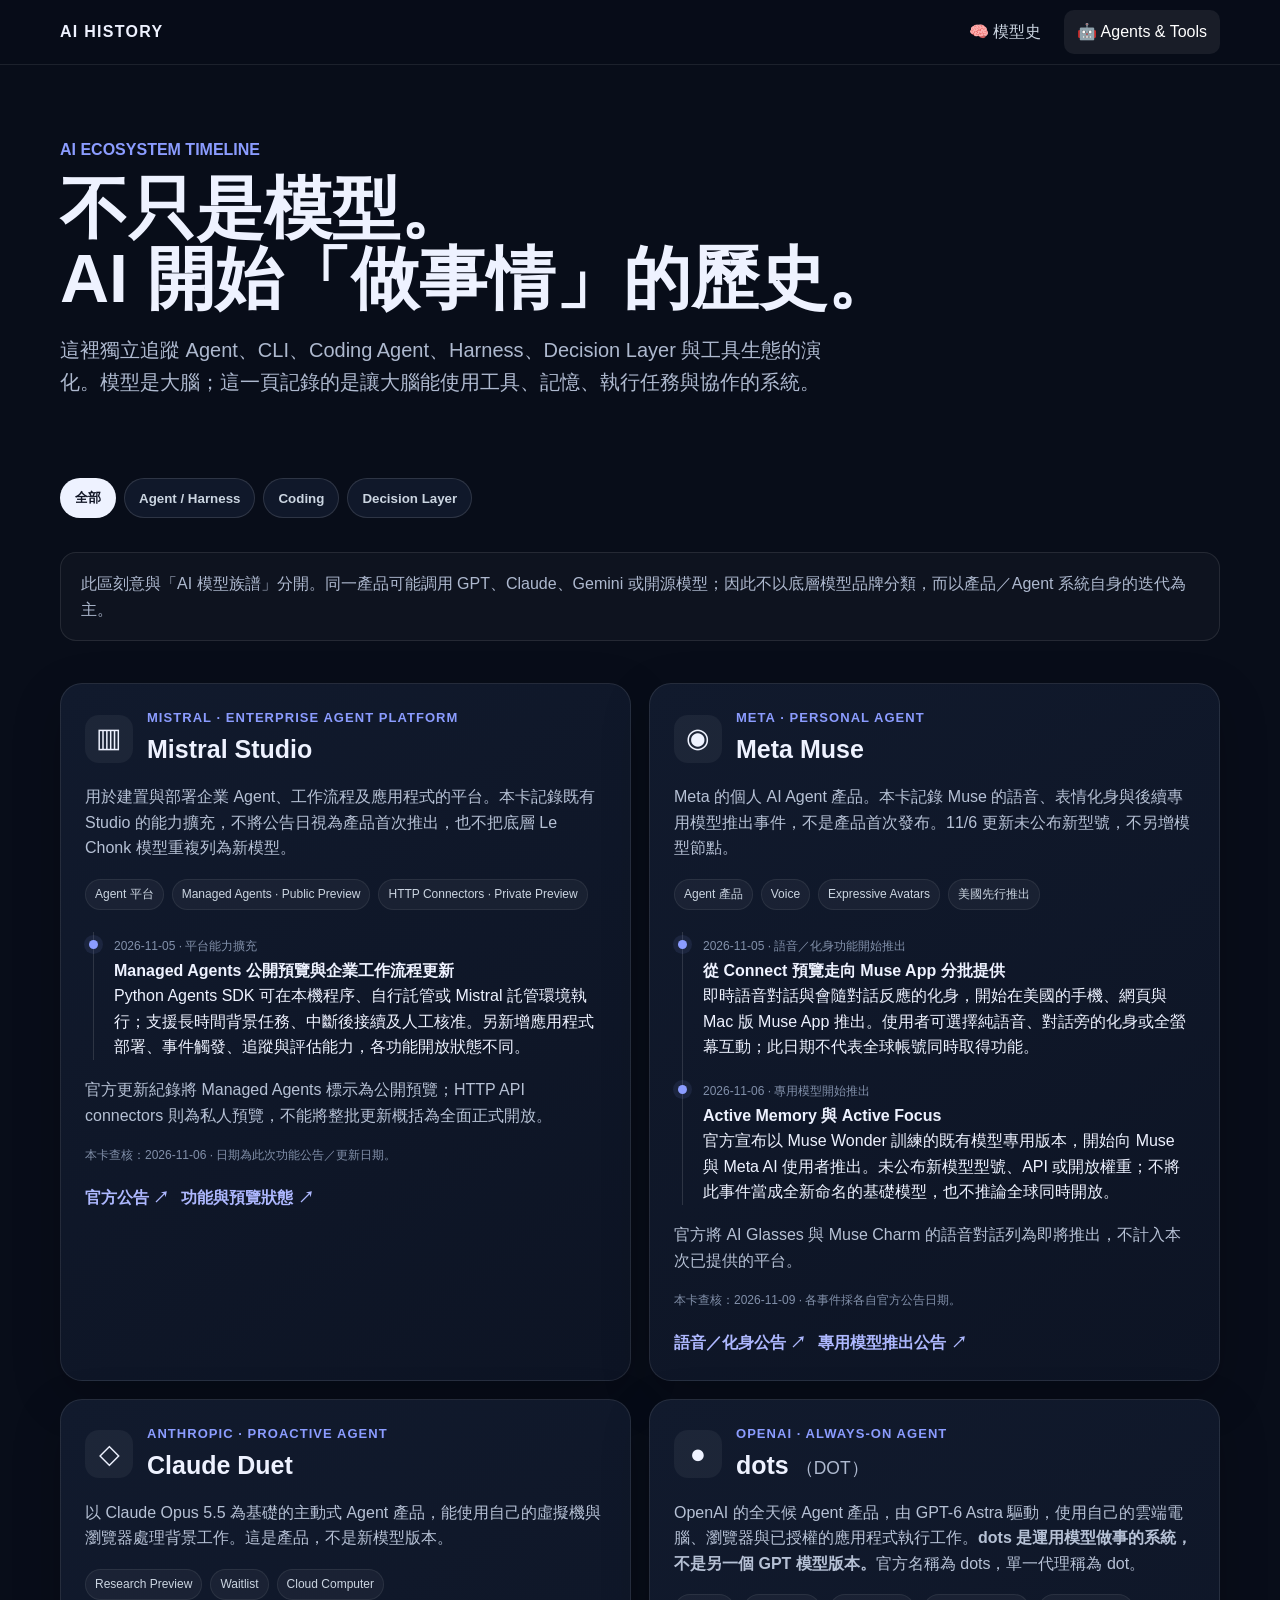
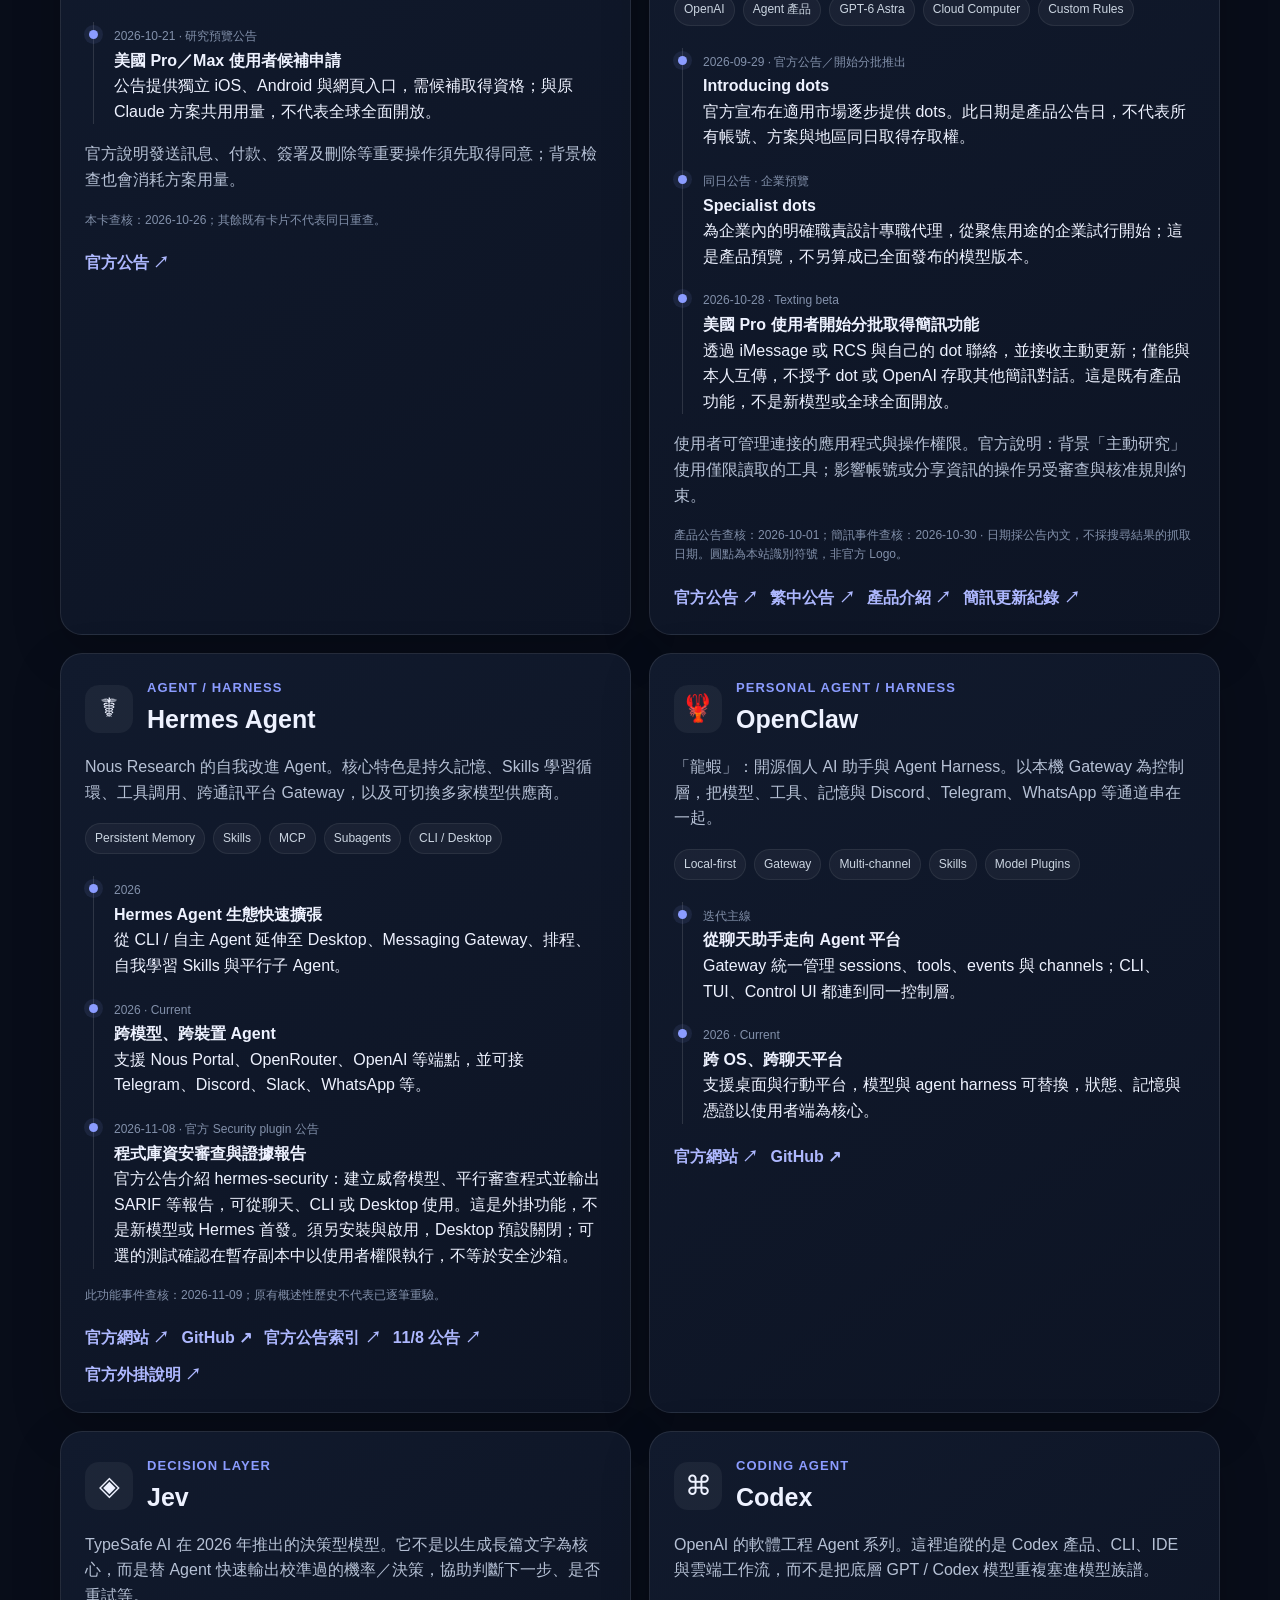
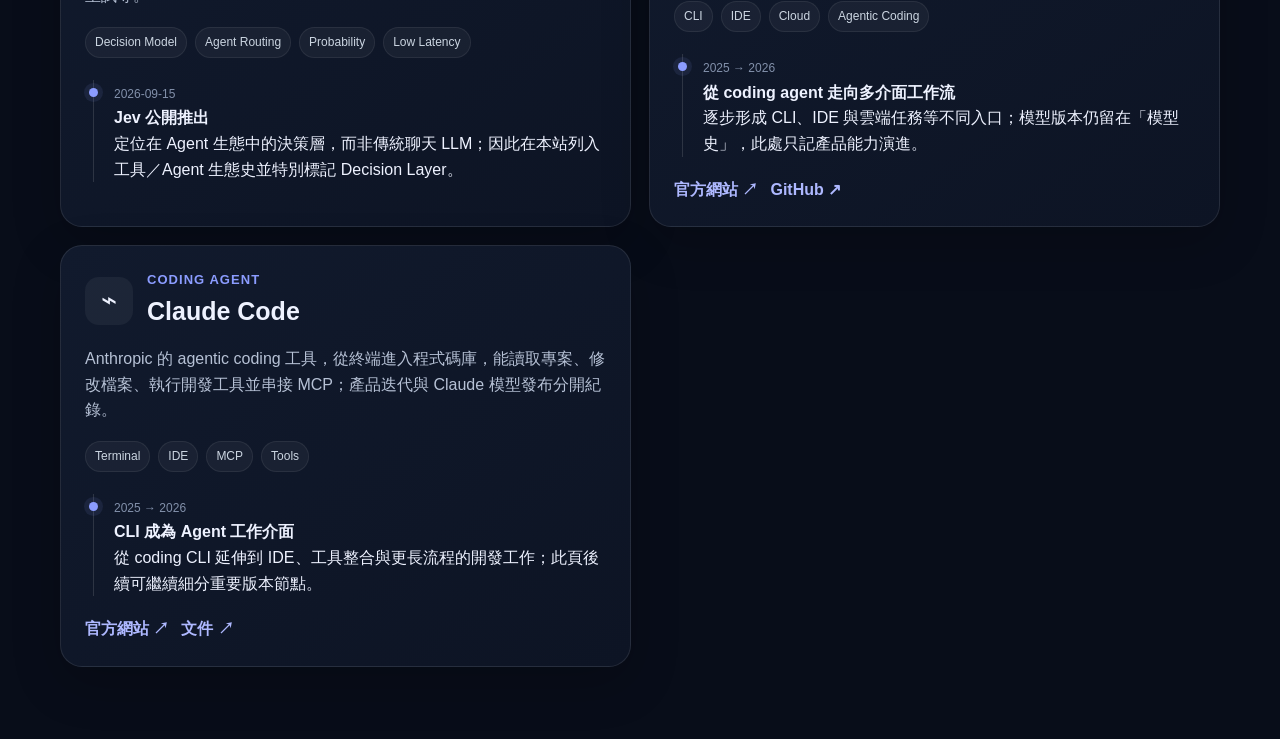
==== commit 7f92154d: "Add Arete, Ampersand and Ripple history with Hermes and Muse product events" ====
--- a/agents.html
+++ b/agents.html
@@ -36,14 +36,14 @@
 <div class="links"><a href="https://mistral.ai/news/build-with-studio/" target="_blank" rel="noopener noreferrer">官方公告 ↗</a><a href="https://docs.mistral.ai/resources/release-notes" target="_blank" rel="noopener noreferrer">功能與預覽狀態 ↗</a></div>
 </article>
 
-<article class="card" data-k="agent" id="meta-muse" data-product="meta-muse" data-checked-at="2026-11-06" aria-labelledby="meta-muse-title">
+<article class="card" data-k="agent" id="meta-muse" data-product="meta-muse" data-checked-at="2026-11-09" aria-labelledby="meta-muse-title">
 <div class="top"><div class="icon" aria-hidden="true">◉</div><div><div class="kind">Meta · Personal Agent</div><h2 id="meta-muse-title">Meta Muse</h2></div></div>
-<p class="desc">Meta 的個人 AI Agent 產品。本卡記錄 Muse 的語音與表情化身功能開始推出，不是產品首次發布，也不是新的基礎模型版本。</p>
+<p class="desc">Meta 的個人 AI Agent 產品。本卡記錄 Muse 的語音、表情化身與後續專用模型推出事件，不是產品首次發布。11/6 更新未公布新型號，不另增模型節點。</p>
 <div class="facts"><span class="pill">Agent 產品</span><span class="pill">Voice</span><span class="pill">Expressive Avatars</span><span class="pill">美國先行推出</span></div>
-<div class="timeline"><div class="event"><time class="date" datetime="2026-11-05">2026-11-05 · 語音／化身功能開始推出</time><b>從 Connect 預覽走向 Muse App 分批提供</b><span>即時語音對話與會隨對話反應的化身，開始在美國的手機、網頁與 Mac 版 Muse App 推出。使用者可選擇純語音、對話旁的化身或全螢幕互動；此日期不代表全球帳號同時取得功能。</span></div></div>
+<div class="timeline"><div class="event"><time class="date" datetime="2026-11-05">2026-11-05 · 語音／化身功能開始推出</time><b>從 Connect 預覽走向 Muse App 分批提供</b><span>即時語音對話與會隨對話反應的化身，開始在美國的手機、網頁與 Mac 版 Muse App 推出。使用者可選擇純語音、對話旁的化身或全螢幕互動；此日期不代表全球帳號同時取得功能。</span></div><div class="event"><time class="date" datetime="2026-11-06">2026-11-06 · 專用模型開始推出</time><b>Active Memory 與 Active Focus</b><span>官方宣布以 Muse Wonder 訓練的既有模型專用版本，開始向 Muse 與 Meta AI 使用者推出。未公布新模型型號、API 或開放權重；不將此事件當成全新命名的基礎模型，也不推論全球同時開放。</span></div></div>
 <p class="desc">官方將 AI Glasses 與 Muse Charm 的語音對話列為即將推出，不計入本次已提供的平台。</p>
-<p class="date">本卡查核：<time datetime="2026-11-06">2026-11-06</time> · 日期為此次功能公告／開始推出日期。</p>
-<div class="links"><a href="https://about.fb.com/news/2026/11/introducing-muse-ai-voice-expressive-avatars/" target="_blank" rel="noopener noreferrer">官方公告 ↗</a></div>
+<p class="date">本卡查核：<time datetime="2026-11-09">2026-11-09</time> · 各事件採各自官方公告日期。</p>
+<div class="links"><a href="https://about.fb.com/news/2026/11/introducing-muse-ai-voice-expressive-avatars/" target="_blank" rel="noopener noreferrer">語音／化身公告 ↗</a><a href="https://research.meta.ai/blog/specialized-models-for-muse-and-metaai" target="_blank" rel="noopener noreferrer">專用模型推出公告 ↗</a></div>
 </article>
 
 <article class="card" data-k="agent" id="claude-duet" data-checked-at="2026-10-26" aria-labelledby="duet-title">
@@ -70,7 +70,7 @@
 <div class="links"><a href="https://openai.com/index/introducing-dots/" target="_blank" rel="noopener noreferrer">官方公告 ↗</a><a href="https://openai.com/zh-Hant/index/introducing-dots/" target="_blank" rel="noopener noreferrer">繁中公告 ↗</a><a href="https://chatgpt.com/features/dots/" target="_blank" rel="noopener noreferrer">產品介紹 ↗</a><a href="https://help.openai.com/en/articles/6825453-chatgpt-release-notes" target="_blank" rel="noopener noreferrer">簡訊更新紀錄 ↗</a></div>
 </article>
 
-<article class="card" data-k="agent"><div class="top"><div class="icon">☤</div><div><div class="kind">Agent / Harness</div><h2>Hermes Agent</h2></div></div><p class="desc">Nous Research 的自我改進 Agent。核心特色是持久記憶、Skills 學習循環、工具調用、跨通訊平台 Gateway，以及可切換多家模型供應商。</p><div class="facts"><span class="pill">Persistent Memory</span><span class="pill">Skills</span><span class="pill">MCP</span><span class="pill">Subagents</span><span class="pill">CLI / Desktop</span></div><div class="timeline"><div class="event"><span class="date">2026</span><b>Hermes Agent 生態快速擴張</b><span>從 CLI / 自主 Agent 延伸至 Desktop、Messaging Gateway、排程、自我學習 Skills 與平行子 Agent。</span></div><div class="event"><span class="date">2026 · Current</span><b>跨模型、跨裝置 Agent</b><span>支援 Nous Portal、OpenRouter、OpenAI 等端點，並可接 Telegram、Discord、Slack、WhatsApp 等。</span></div></div><div class="links"><a href="https://hermes-agent.nousresearch.com/" target="_blank">官方網站 ↗</a><a href="https://github.com/NousResearch/hermes-agent" target="_blank">GitHub ↗</a></div></article>
+<article class="card" data-k="agent" id="hermes-agent" data-product="hermes-agent" data-checked-at="2026-11-09"><div class="top"><div class="icon">☤</div><div><div class="kind">Agent / Harness</div><h2>Hermes Agent</h2></div></div><p class="desc">Nous Research 的自我改進 Agent。核心特色是持久記憶、Skills 學習循環、工具調用、跨通訊平台 Gateway，以及可切換多家模型供應商。</p><div class="facts"><span class="pill">Persistent Memory</span><span class="pill">Skills</span><span class="pill">MCP</span><span class="pill">Subagents</span><span class="pill">CLI / Desktop</span></div><div class="timeline"><div class="event"><span class="date">2026</span><b>Hermes Agent 生態快速擴張</b><span>從 CLI / 自主 Agent 延伸至 Desktop、Messaging Gateway、排程、自我學習 Skills 與平行子 Agent。</span></div><div class="event"><span class="date">2026 · Current</span><b>跨模型、跨裝置 Agent</b><span>支援 Nous Portal、OpenRouter、OpenAI 等端點，並可接 Telegram、Discord、Slack、WhatsApp 等。</span></div><div class="event"><time class="date" datetime="2026-11-08">2026-11-08 · 官方 Security plugin 公告</time><b>程式庫資安審查與證據報告</b><span>官方公告介紹 hermes-security：建立威脅模型、平行審查程式並輸出 SARIF 等報告，可從聊天、CLI 或 Desktop 使用。這是外掛功能，不是新模型或 Hermes 首發。須另安裝與啟用，Desktop 預設關閉；可選的測試確認在暫存副本中以使用者權限執行，不等於安全沙箱。</span></div></div><p class="date">此功能事件查核：<time datetime="2026-11-09">2026-11-09</time>；原有概述性歷史不代表已逐筆重驗。</p><div class="links"><a href="https://hermes-agent.nousresearch.com/" target="_blank" rel="noopener noreferrer">官方網站 ↗</a><a href="https://github.com/NousResearch/hermes-agent" target="_blank" rel="noopener noreferrer">GitHub ↗</a><a href="https://nousresearch.com/" target="_blank" rel="noopener noreferrer">官方公告索引 ↗</a><a href="https://x.com/NousResearch/status/2119501958981857543" target="_blank" rel="noopener noreferrer">11/8 公告 ↗</a><a href="https://hermes-agent.nousresearch.com/marketplace/hermes-security" target="_blank" rel="noopener noreferrer">官方外掛說明 ↗</a></div></article>
 <article class="card" data-k="agent"><div class="top"><div class="icon">🦞</div><div><div class="kind">Personal Agent / Harness</div><h2>OpenClaw</h2></div></div><p class="desc">「龍蝦」：開源個人 AI 助手與 Agent Harness。以本機 Gateway 為控制層，把模型、工具、記憶與 Discord、Telegram、WhatsApp 等通道串在一起。</p><div class="facts"><span class="pill">Local-first</span><span class="pill">Gateway</span><span class="pill">Multi-channel</span><span class="pill">Skills</span><span class="pill">Model Plugins</span></div><div class="timeline"><div class="event"><span class="date">迭代主線</span><b>從聊天助手走向 Agent 平台</b><span>Gateway 統一管理 sessions、tools、events 與 channels；CLI、TUI、Control UI 都連到同一控制層。</span></div><div class="event"><span class="date">2026 · Current</span><b>跨 OS、跨聊天平台</b><span>支援桌面與行動平台，模型與 agent harness 可替換，狀態、記憶與憑證以使用者端為核心。</span></div></div><div class="links"><a href="https://openclaw.ai/" target="_blank">官方網站 ↗</a><a href="https://github.com/openclaw/openclaw" target="_blank">GitHub ↗</a></div></article>
 <article class="card" data-k="decision"><div class="top"><div class="icon">◈</div><div><div class="kind">Decision Layer</div><h2>Jev</h2></div></div><p class="desc">TypeSafe AI 在 2026 年推出的決策型模型。它不是以生成長篇文字為核心，而是替 Agent 快速輸出校準過的機率／決策，協助判斷下一步、是否重試等。</p><div class="facts"><span class="pill">Decision Model</span><span class="pill">Agent Routing</span><span class="pill">Probability</span><span class="pill">Low Latency</span></div><div class="timeline"><div class="event"><span class="date">2026-09-15</span><b>Jev 公開推出</b><span>定位在 Agent 生態中的決策層，而非傳統聊天 LLM；因此在本站列入工具／Agent 生態史並特別標記 Decision Layer。</span></div></div></article>
 <article class="card" data-k="coding"><div class="top"><div class="icon">⌘</div><div><div class="kind">Coding Agent</div><h2>Codex</h2></div></div><p class="desc">OpenAI 的軟體工程 Agent 系列。這裡追蹤的是 Codex 產品、CLI、IDE 與雲端工作流，而不是把底層 GPT / Codex 模型重複塞進模型族譜。</p><div class="facts"><span class="pill">CLI</span><span class="pill">IDE</span><span class="pill">Cloud</span><span class="pill">Agentic Coding</span></div><div class="timeline"><div class="event"><span class="date">2025 → 2026</span><b>從 coding agent 走向多介面工作流</b><span>逐步形成 CLI、IDE 與雲端任務等不同入口；模型版本仍留在「模型史」，此處只記產品能力演進。</span></div></div><div class="links"><a href="https://openai.com/codex/" target="_blank">官方網站 ↗</a><a href="https://github.com/openai/codex" target="_blank">GitHub ↗</a></div></article>
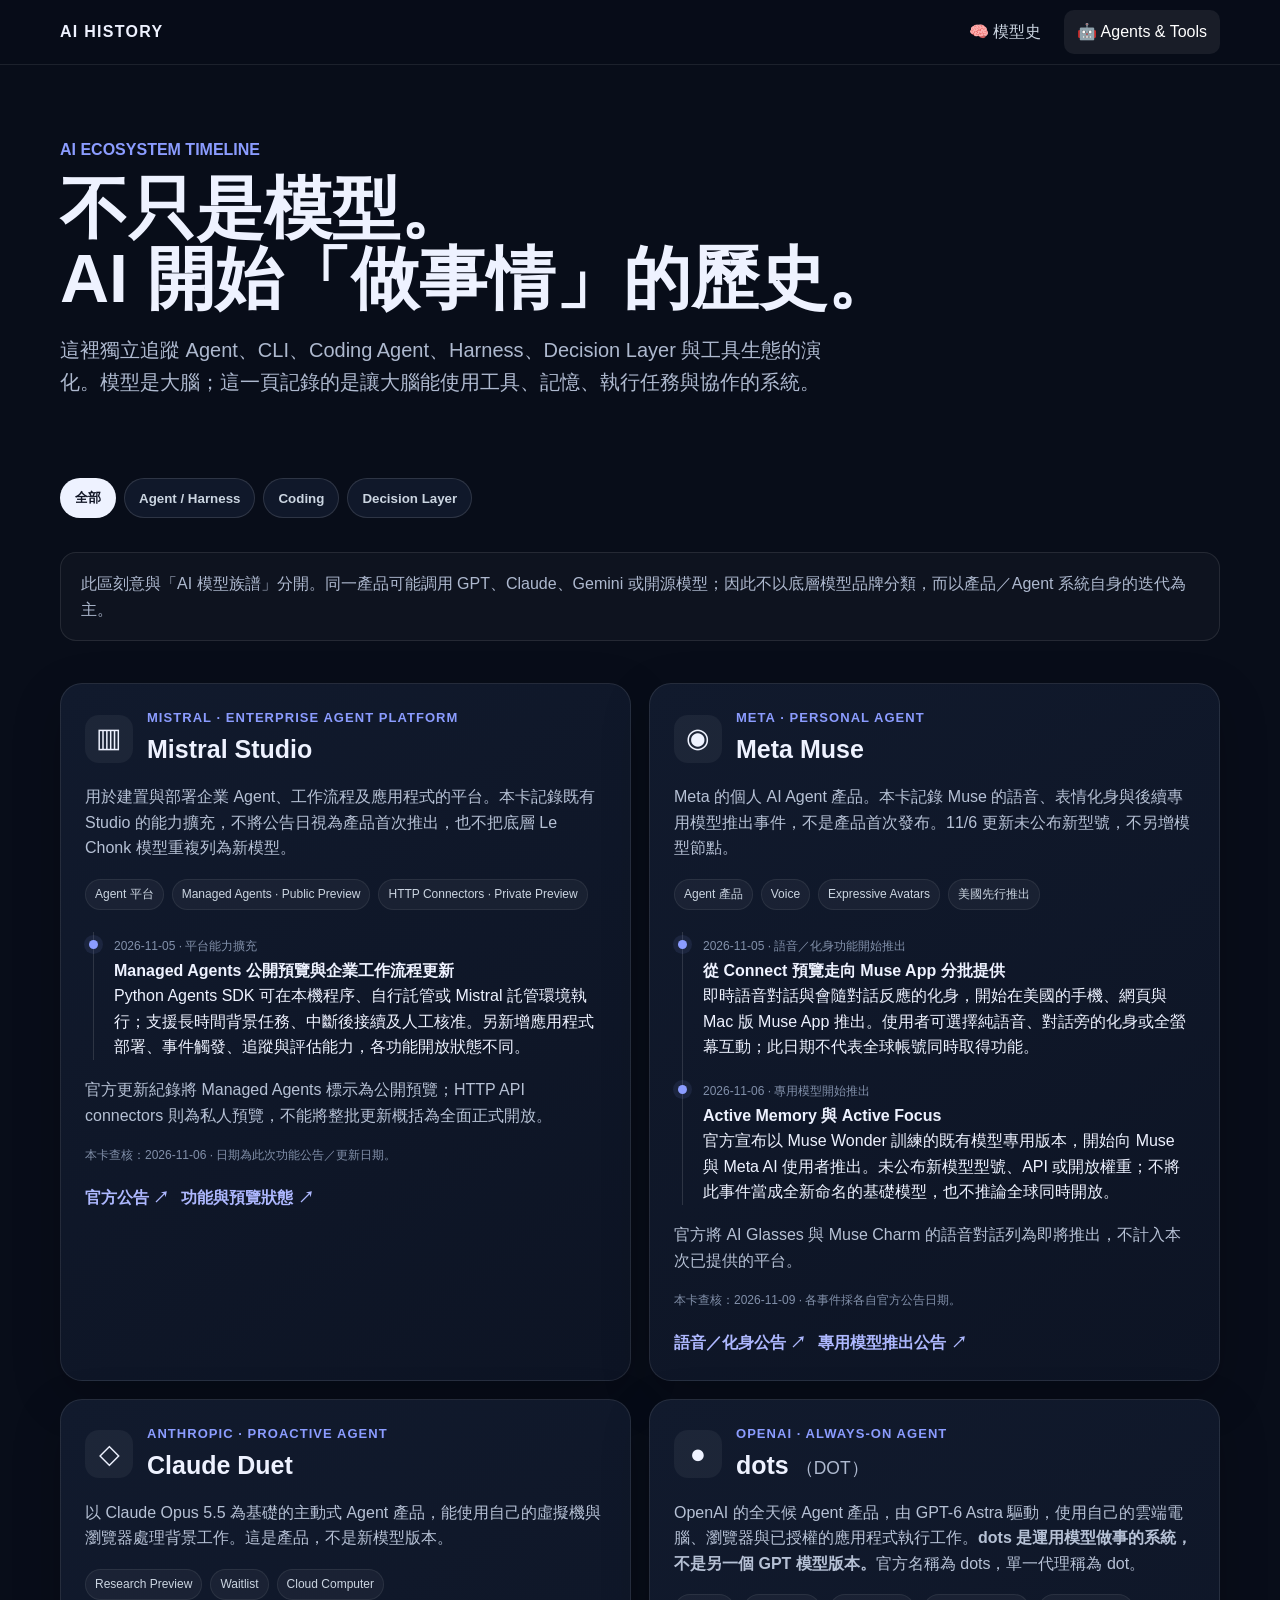
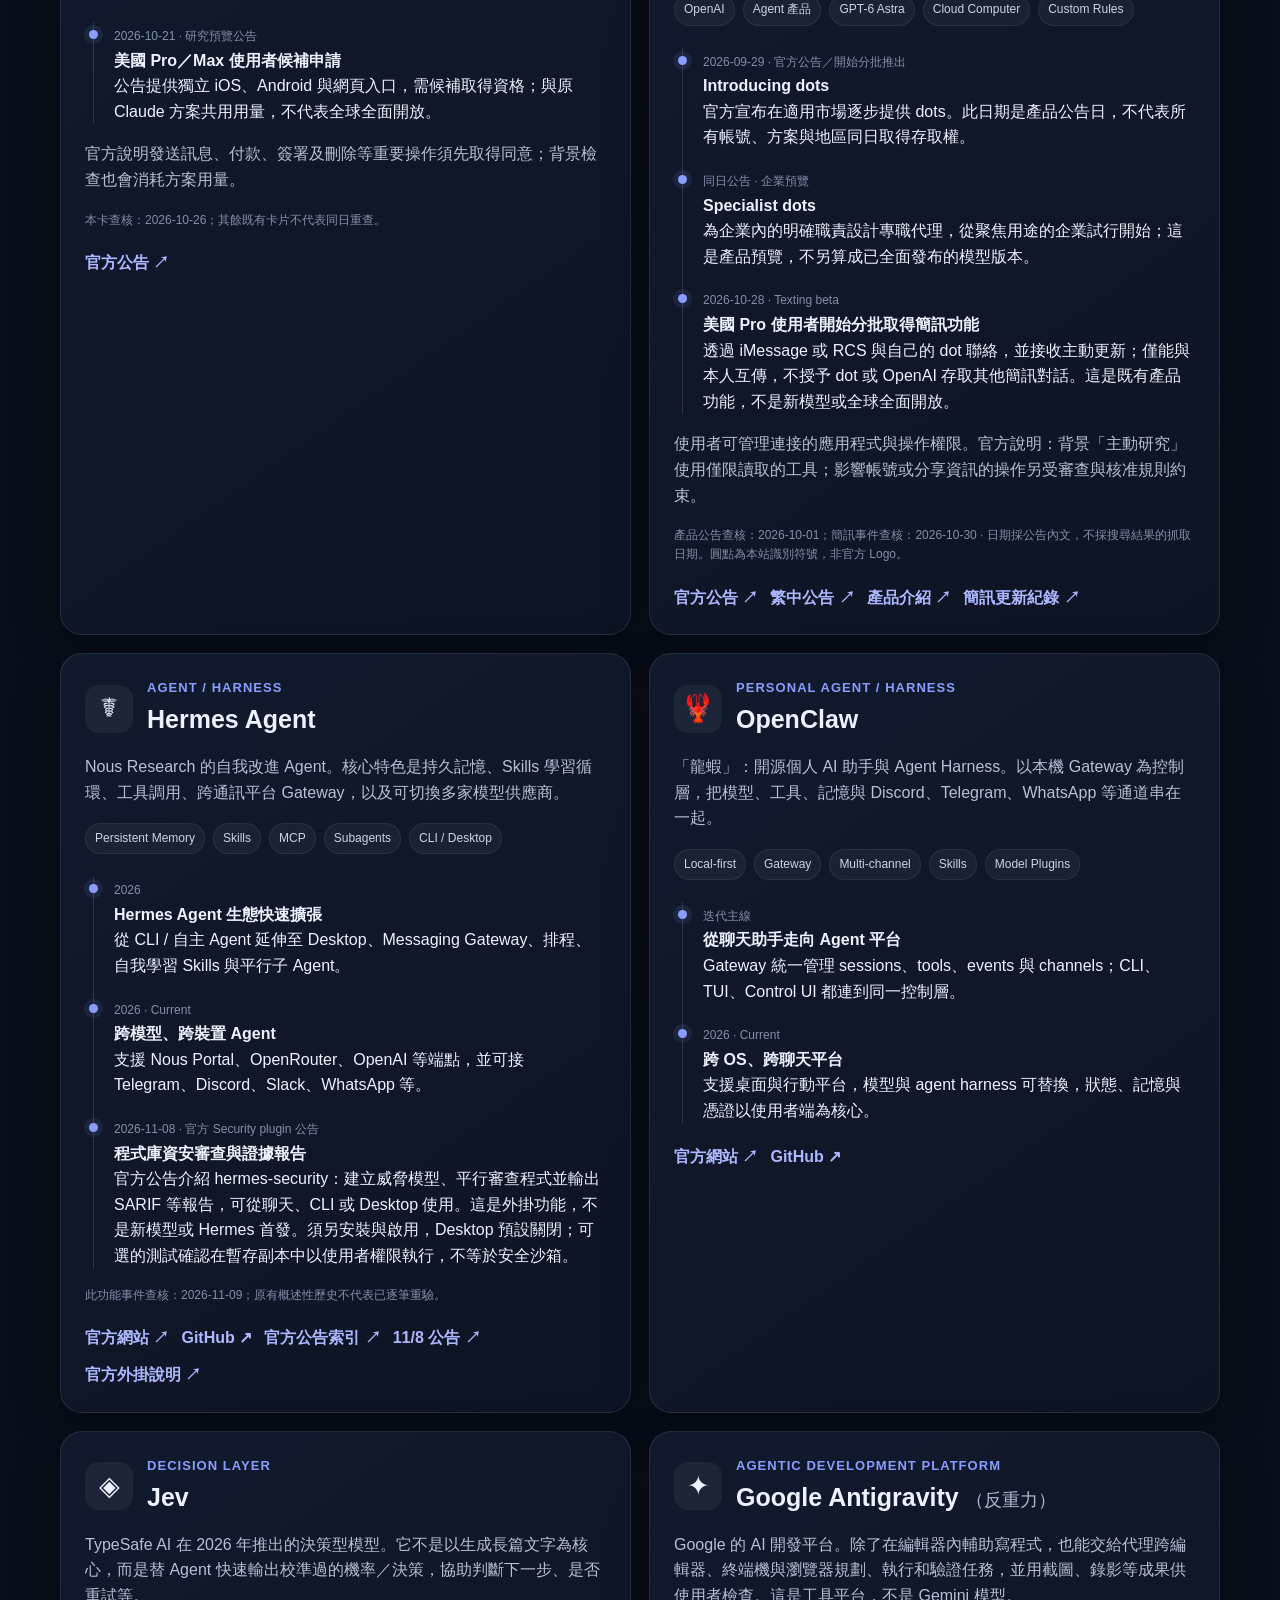
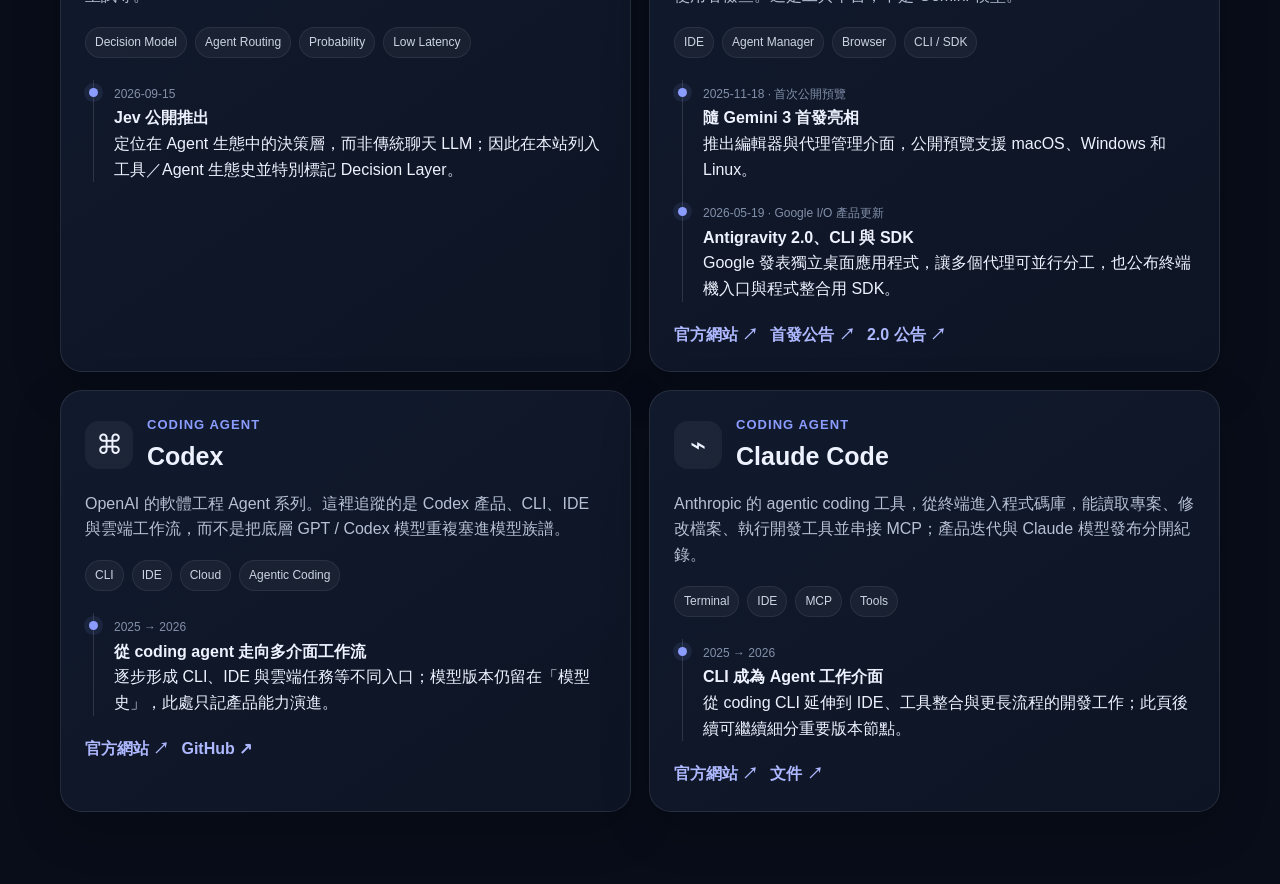
==== commit 58f8961c: "Document Google Antigravity in Agents & Tools" ====
--- a/agents.html
+++ b/agents.html
@@ -73,6 +73,16 @@
 <article class="card" data-k="agent" id="hermes-agent" data-product="hermes-agent" data-checked-at="2026-11-09"><div class="top"><div class="icon">☤</div><div><div class="kind">Agent / Harness</div><h2>Hermes Agent</h2></div></div><p class="desc">Nous Research 的自我改進 Agent。核心特色是持久記憶、Skills 學習循環、工具調用、跨通訊平台 Gateway，以及可切換多家模型供應商。</p><div class="facts"><span class="pill">Persistent Memory</span><span class="pill">Skills</span><span class="pill">MCP</span><span class="pill">Subagents</span><span class="pill">CLI / Desktop</span></div><div class="timeline"><div class="event"><span class="date">2026</span><b>Hermes Agent 生態快速擴張</b><span>從 CLI / 自主 Agent 延伸至 Desktop、Messaging Gateway、排程、自我學習 Skills 與平行子 Agent。</span></div><div class="event"><span class="date">2026 · Current</span><b>跨模型、跨裝置 Agent</b><span>支援 Nous Portal、OpenRouter、OpenAI 等端點，並可接 Telegram、Discord、Slack、WhatsApp 等。</span></div><div class="event"><time class="date" datetime="2026-11-08">2026-11-08 · 官方 Security plugin 公告</time><b>程式庫資安審查與證據報告</b><span>官方公告介紹 hermes-security：建立威脅模型、平行審查程式並輸出 SARIF 等報告，可從聊天、CLI 或 Desktop 使用。這是外掛功能，不是新模型或 Hermes 首發。須另安裝與啟用，Desktop 預設關閉；可選的測試確認在暫存副本中以使用者權限執行，不等於安全沙箱。</span></div></div><p class="date">此功能事件查核：<time datetime="2026-11-09">2026-11-09</time>；原有概述性歷史不代表已逐筆重驗。</p><div class="links"><a href="https://hermes-agent.nousresearch.com/" target="_blank" rel="noopener noreferrer">官方網站 ↗</a><a href="https://github.com/NousResearch/hermes-agent" target="_blank" rel="noopener noreferrer">GitHub ↗</a><a href="https://nousresearch.com/" target="_blank" rel="noopener noreferrer">官方公告索引 ↗</a><a href="https://x.com/NousResearch/status/2119501958981857543" target="_blank" rel="noopener noreferrer">11/8 公告 ↗</a><a href="https://hermes-agent.nousresearch.com/marketplace/hermes-security" target="_blank" rel="noopener noreferrer">官方外掛說明 ↗</a></div></article>
 <article class="card" data-k="agent"><div class="top"><div class="icon">🦞</div><div><div class="kind">Personal Agent / Harness</div><h2>OpenClaw</h2></div></div><p class="desc">「龍蝦」：開源個人 AI 助手與 Agent Harness。以本機 Gateway 為控制層，把模型、工具、記憶與 Discord、Telegram、WhatsApp 等通道串在一起。</p><div class="facts"><span class="pill">Local-first</span><span class="pill">Gateway</span><span class="pill">Multi-channel</span><span class="pill">Skills</span><span class="pill">Model Plugins</span></div><div class="timeline"><div class="event"><span class="date">迭代主線</span><b>從聊天助手走向 Agent 平台</b><span>Gateway 統一管理 sessions、tools、events 與 channels；CLI、TUI、Control UI 都連到同一控制層。</span></div><div class="event"><span class="date">2026 · Current</span><b>跨 OS、跨聊天平台</b><span>支援桌面與行動平台，模型與 agent harness 可替換，狀態、記憶與憑證以使用者端為核心。</span></div></div><div class="links"><a href="https://openclaw.ai/" target="_blank">官方網站 ↗</a><a href="https://github.com/openclaw/openclaw" target="_blank">GitHub ↗</a></div></article>
 <article class="card" data-k="decision"><div class="top"><div class="icon">◈</div><div><div class="kind">Decision Layer</div><h2>Jev</h2></div></div><p class="desc">TypeSafe AI 在 2026 年推出的決策型模型。它不是以生成長篇文字為核心，而是替 Agent 快速輸出校準過的機率／決策，協助判斷下一步、是否重試等。</p><div class="facts"><span class="pill">Decision Model</span><span class="pill">Agent Routing</span><span class="pill">Probability</span><span class="pill">Low Latency</span></div><div class="timeline"><div class="event"><span class="date">2026-09-15</span><b>Jev 公開推出</b><span>定位在 Agent 生態中的決策層，而非傳統聊天 LLM；因此在本站列入工具／Agent 生態史並特別標記 Decision Layer。</span></div></div></article>
+<article class="card" data-k="coding" id="google-antigravity" data-product="google-antigravity" data-checked-at="2026-11-26" aria-labelledby="google-antigravity-title">
+<div class="top"><div class="icon" aria-hidden="true">✦</div><div><div class="kind">Agentic Development Platform</div><h2 id="google-antigravity-title">Google Antigravity <span class="alias">（反重力）</span></h2></div></div>
+<p class="desc">Google 的 AI 開發平台。除了在編輯器內輔助寫程式，也能交給代理跨編輯器、終端機與瀏覽器規劃、執行和驗證任務，並用截圖、錄影等成果供使用者檢查。這是工具平台，不是 Gemini 模型。</p>
+<div class="facts"><span class="pill">IDE</span><span class="pill">Agent Manager</span><span class="pill">Browser</span><span class="pill">CLI / SDK</span></div>
+<div class="timeline">
+<div class="event"><time class="date" datetime="2025-11-18">2025-11-18 · 首次公開預覽</time><b>隨 Gemini 3 首發亮相</b><span>推出編輯器與代理管理介面，公開預覽支援 macOS、Windows 和 Linux。</span></div>
+<div class="event"><time class="date" datetime="2026-05-19">2026-05-19 · Google I/O 產品更新</time><b>Antigravity 2.0、CLI 與 SDK</b><span>Google 發表獨立桌面應用程式，讓多個代理可並行分工，也公布終端機入口與程式整合用 SDK。</span></div>
+</div>
+<div class="links"><a href="https://antigravity.google/" target="_blank" rel="noopener noreferrer">官方網站 ↗</a><a href="https://blog.google/innovation-and-ai/technology/developers-tools/gemini-3-developers/" target="_blank" rel="noopener noreferrer">首發公告 ↗</a><a href="https://blog.google/innovation-and-ai/technology/developers-tools/google-io-2026-developer-highlights/" target="_blank" rel="noopener noreferrer">2.0 公告 ↗</a></div>
+</article>
 <article class="card" data-k="coding"><div class="top"><div class="icon">⌘</div><div><div class="kind">Coding Agent</div><h2>Codex</h2></div></div><p class="desc">OpenAI 的軟體工程 Agent 系列。這裡追蹤的是 Codex 產品、CLI、IDE 與雲端工作流，而不是把底層 GPT / Codex 模型重複塞進模型族譜。</p><div class="facts"><span class="pill">CLI</span><span class="pill">IDE</span><span class="pill">Cloud</span><span class="pill">Agentic Coding</span></div><div class="timeline"><div class="event"><span class="date">2025 → 2026</span><b>從 coding agent 走向多介面工作流</b><span>逐步形成 CLI、IDE 與雲端任務等不同入口；模型版本仍留在「模型史」，此處只記產品能力演進。</span></div></div><div class="links"><a href="https://openai.com/codex/" target="_blank">官方網站 ↗</a><a href="https://github.com/openai/codex" target="_blank">GitHub ↗</a></div></article>
 <article class="card" data-k="coding"><div class="top"><div class="icon">⌁</div><div><div class="kind">Coding Agent</div><h2>Claude Code</h2></div></div><p class="desc">Anthropic 的 agentic coding 工具，從終端進入程式碼庫，能讀取專案、修改檔案、執行開發工具並串接 MCP；產品迭代與 Claude 模型發布分開紀錄。</p><div class="facts"><span class="pill">Terminal</span><span class="pill">IDE</span><span class="pill">MCP</span><span class="pill">Tools</span></div><div class="timeline"><div class="event"><span class="date">2025 → 2026</span><b>CLI 成為 Agent 工作介面</b><span>從 coding CLI 延伸到 IDE、工具整合與更長流程的開發工作；此頁後續可繼續細分重要版本節點。</span></div></div><div class="links"><a href="https://www.anthropic.com/claude-code" target="_blank">官方網站 ↗</a><a href="https://docs.anthropic.com/en/docs/claude-code/overview" target="_blank">文件 ↗</a></div></article>
 </section></main>
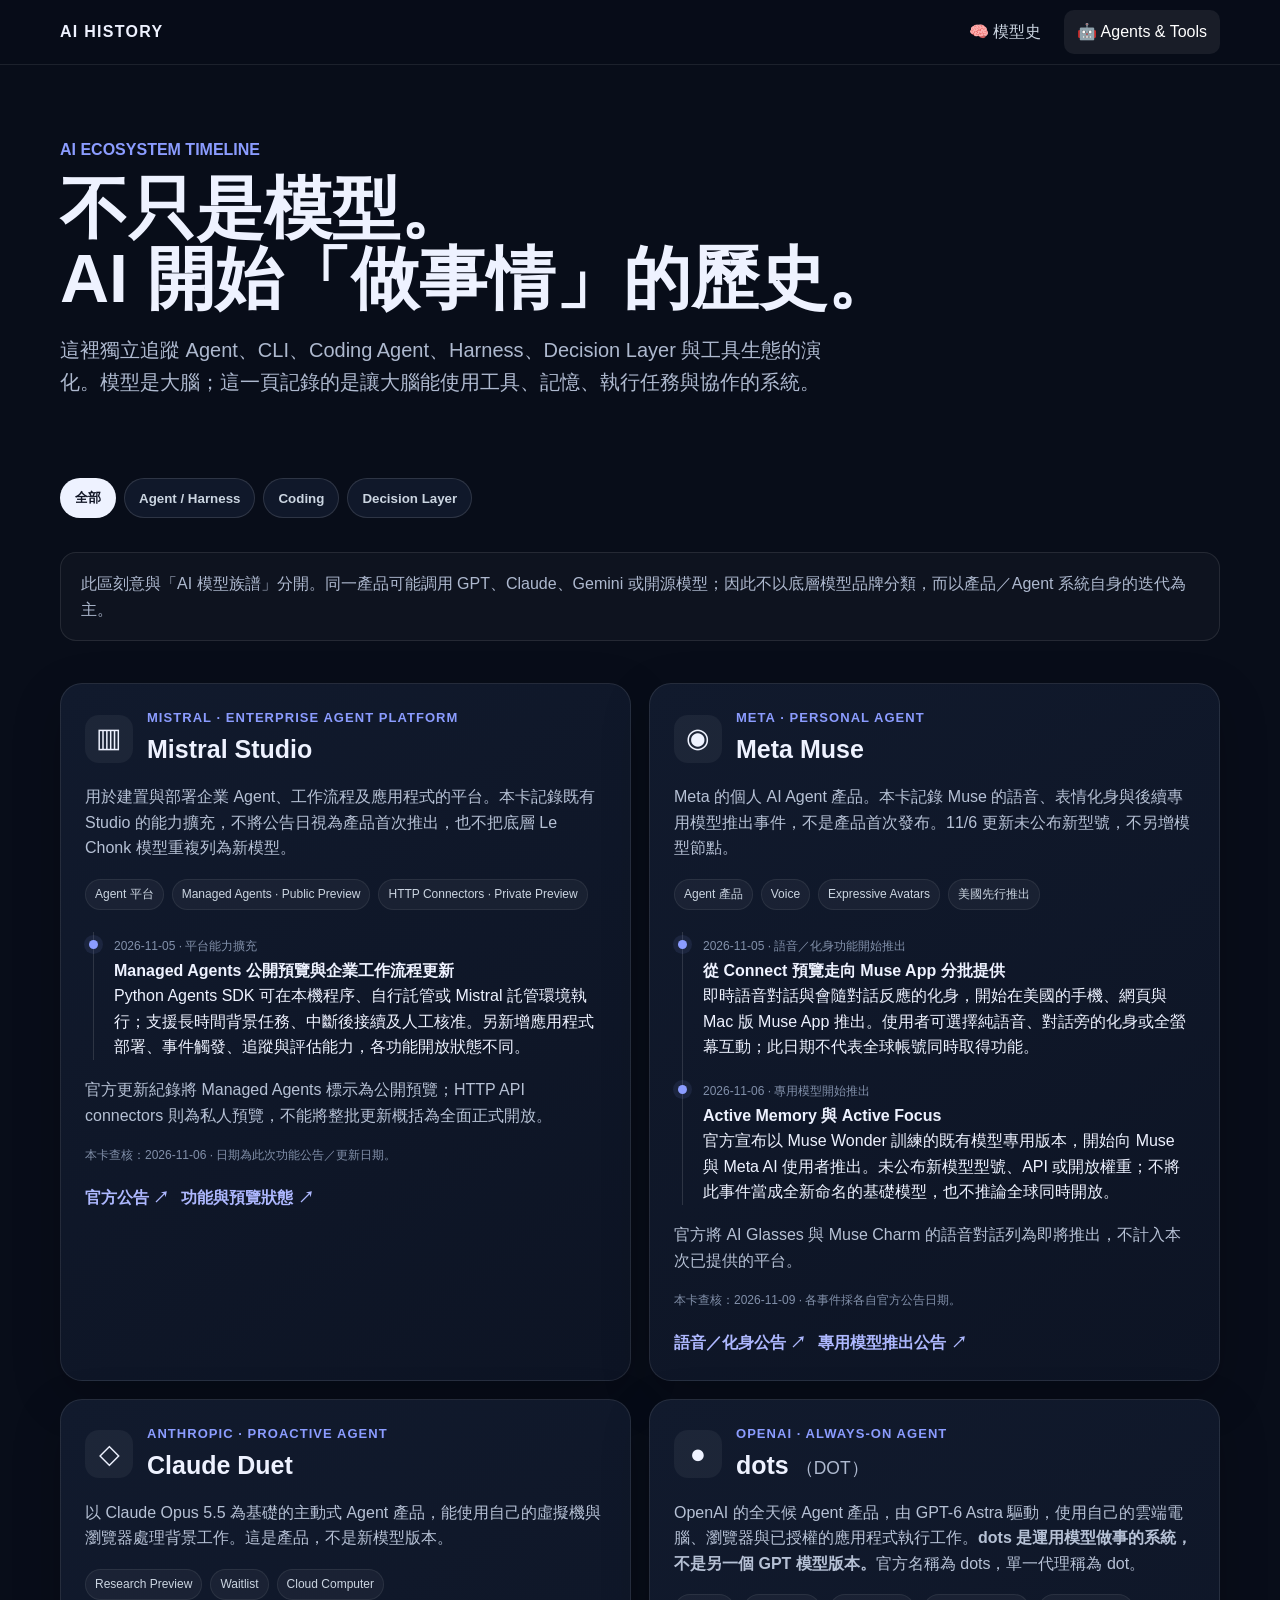
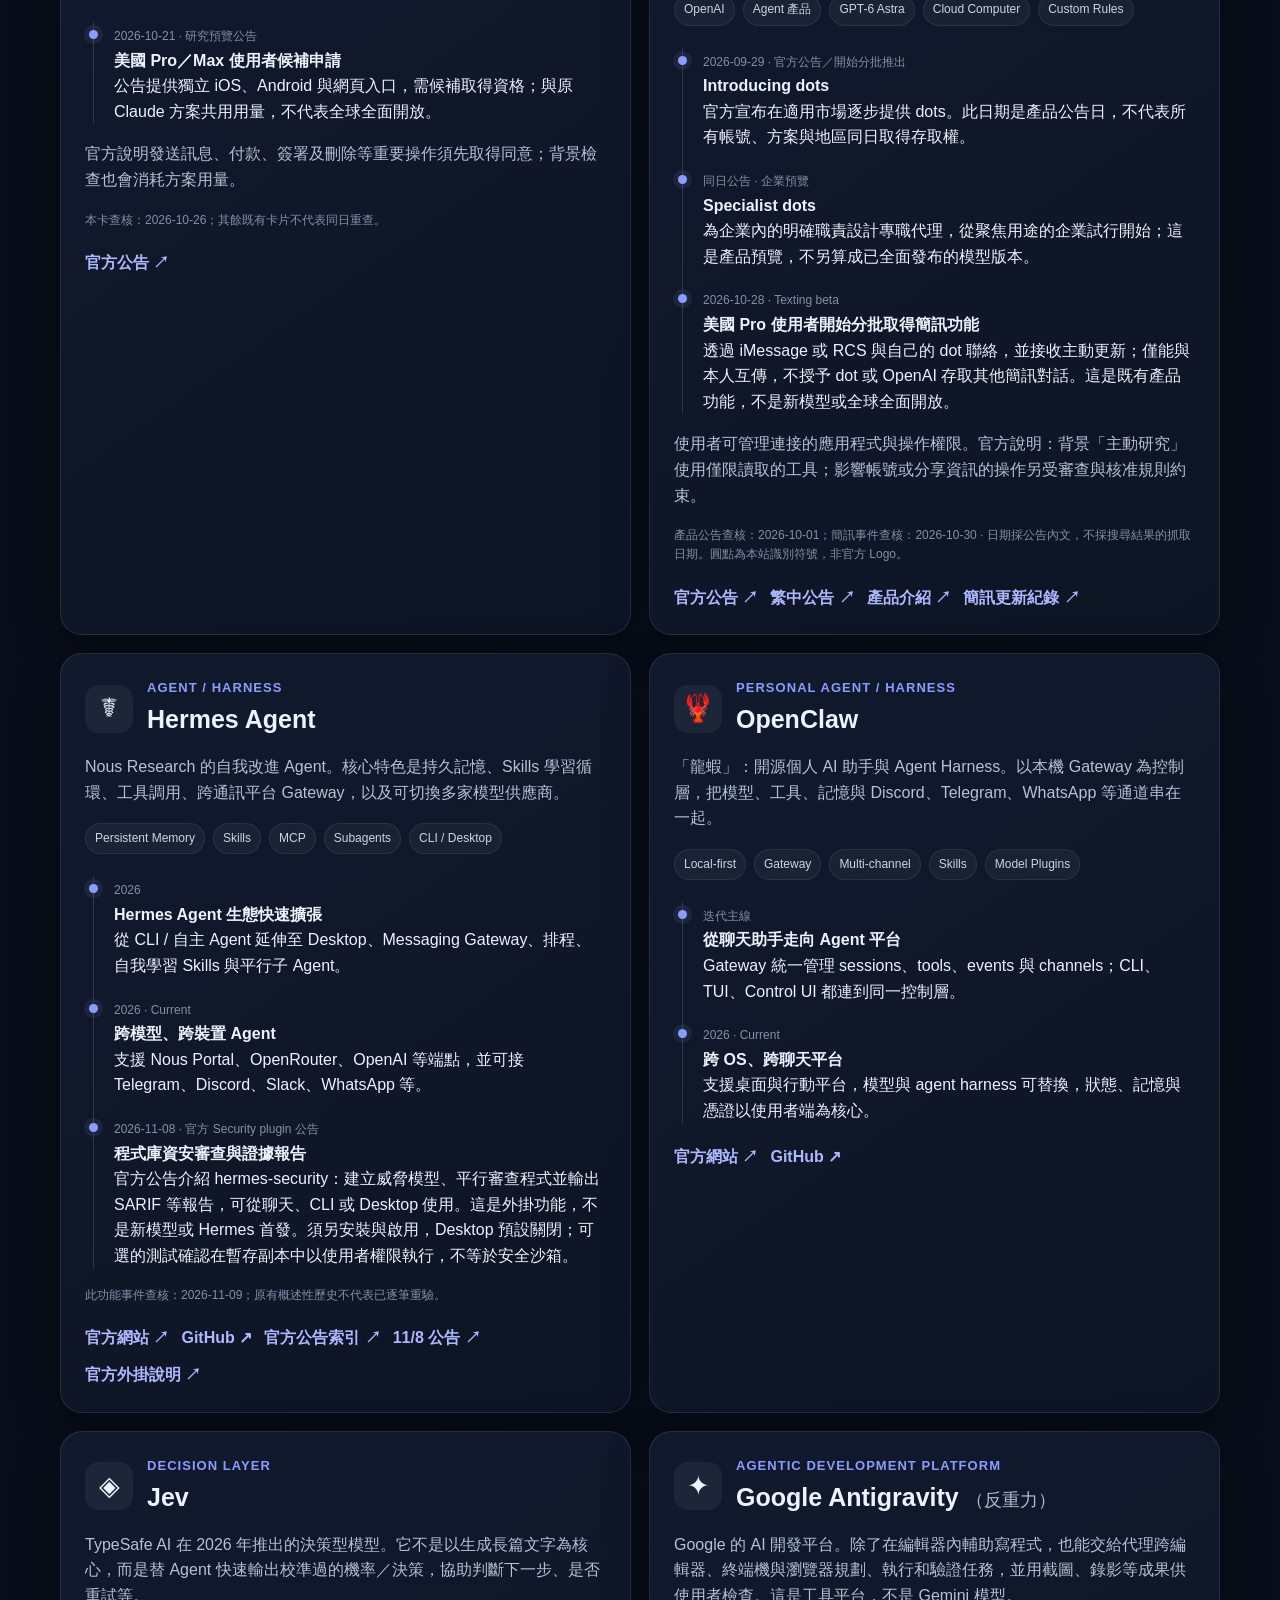
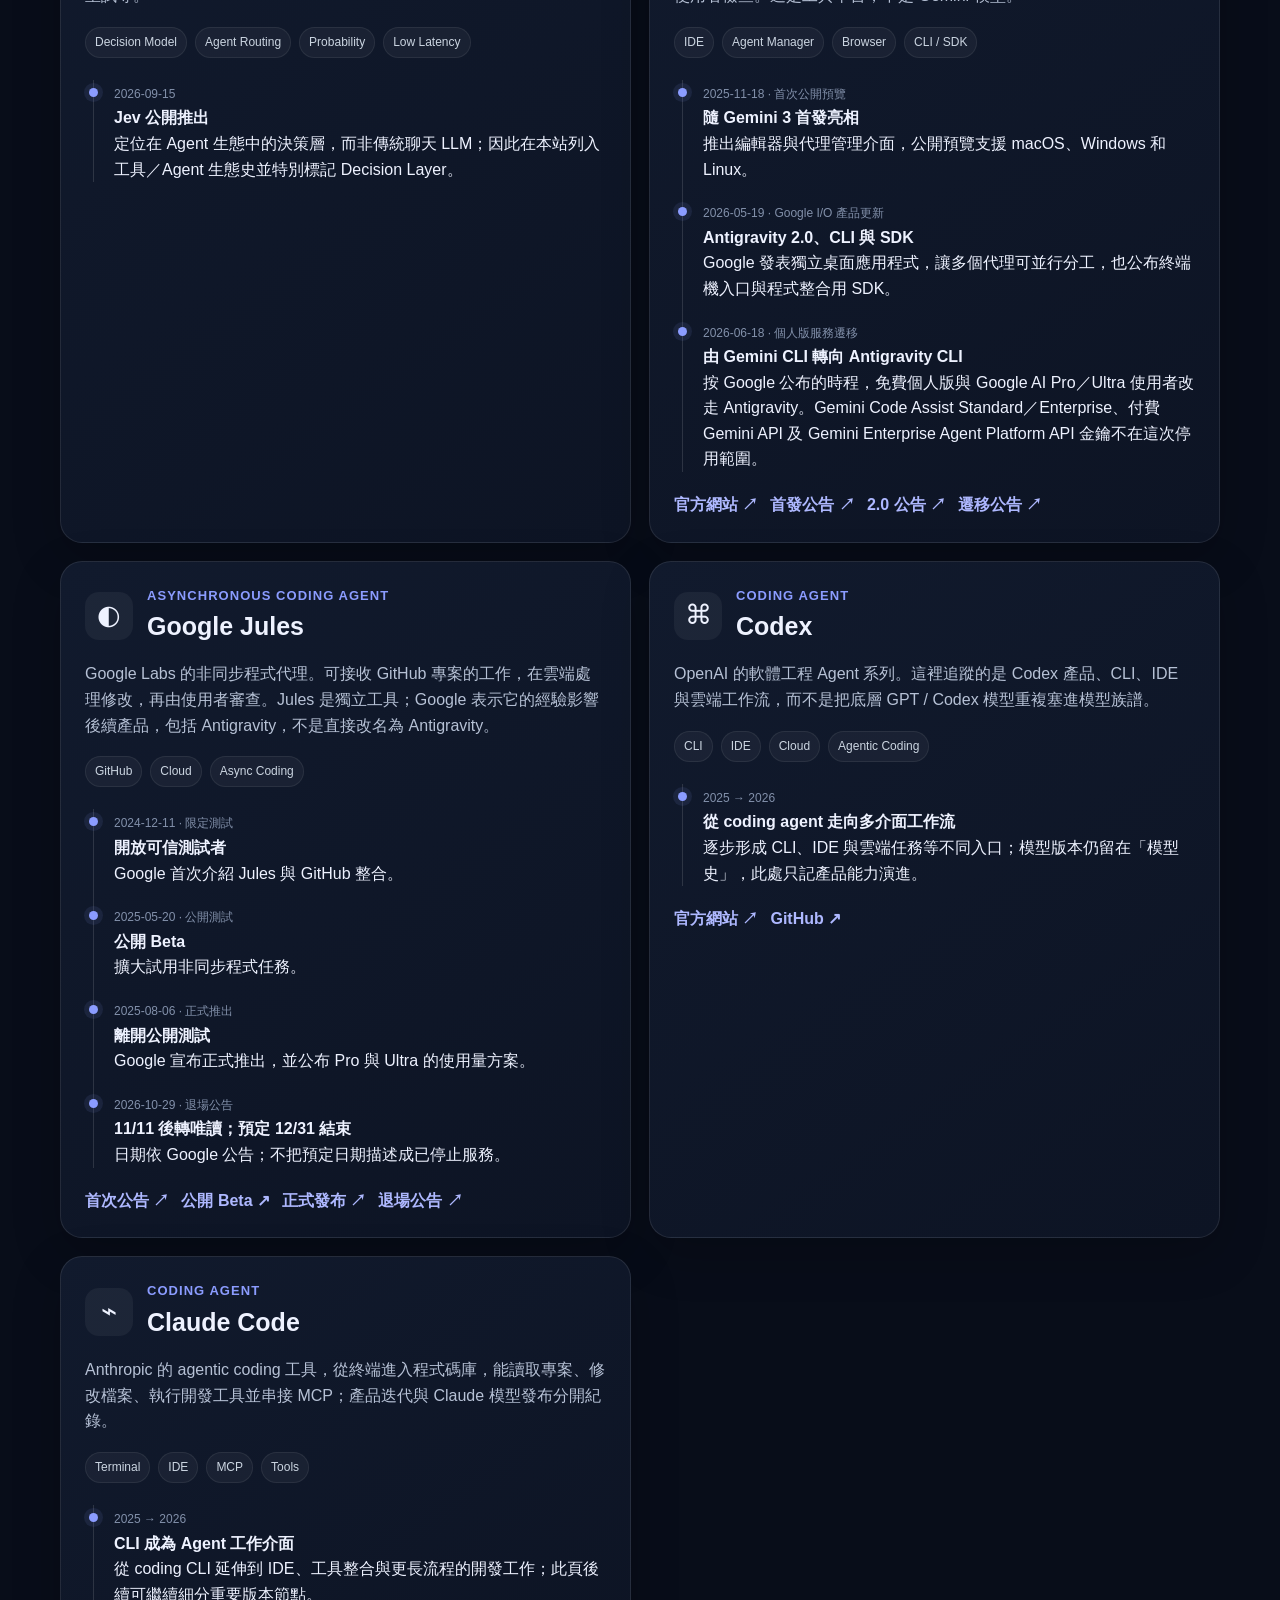
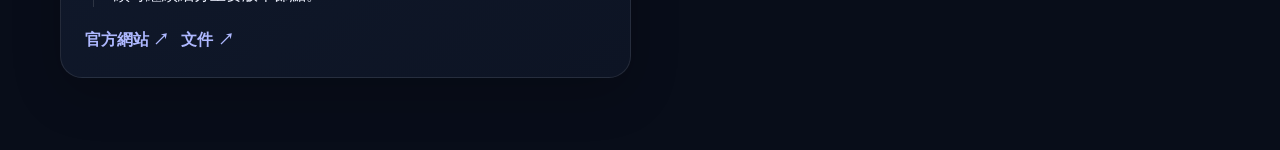
==== commit 01d10372: "Add Alibaba decision model and Google coding tool milestones" ====
--- a/agents.html
+++ b/agents.html
@@ -73,15 +73,28 @@
 <article class="card" data-k="agent" id="hermes-agent" data-product="hermes-agent" data-checked-at="2026-11-09"><div class="top"><div class="icon">☤</div><div><div class="kind">Agent / Harness</div><h2>Hermes Agent</h2></div></div><p class="desc">Nous Research 的自我改進 Agent。核心特色是持久記憶、Skills 學習循環、工具調用、跨通訊平台 Gateway，以及可切換多家模型供應商。</p><div class="facts"><span class="pill">Persistent Memory</span><span class="pill">Skills</span><span class="pill">MCP</span><span class="pill">Subagents</span><span class="pill">CLI / Desktop</span></div><div class="timeline"><div class="event"><span class="date">2026</span><b>Hermes Agent 生態快速擴張</b><span>從 CLI / 自主 Agent 延伸至 Desktop、Messaging Gateway、排程、自我學習 Skills 與平行子 Agent。</span></div><div class="event"><span class="date">2026 · Current</span><b>跨模型、跨裝置 Agent</b><span>支援 Nous Portal、OpenRouter、OpenAI 等端點，並可接 Telegram、Discord、Slack、WhatsApp 等。</span></div><div class="event"><time class="date" datetime="2026-11-08">2026-11-08 · 官方 Security plugin 公告</time><b>程式庫資安審查與證據報告</b><span>官方公告介紹 hermes-security：建立威脅模型、平行審查程式並輸出 SARIF 等報告，可從聊天、CLI 或 Desktop 使用。這是外掛功能，不是新模型或 Hermes 首發。須另安裝與啟用，Desktop 預設關閉；可選的測試確認在暫存副本中以使用者權限執行，不等於安全沙箱。</span></div></div><p class="date">此功能事件查核：<time datetime="2026-11-09">2026-11-09</time>；原有概述性歷史不代表已逐筆重驗。</p><div class="links"><a href="https://hermes-agent.nousresearch.com/" target="_blank" rel="noopener noreferrer">官方網站 ↗</a><a href="https://github.com/NousResearch/hermes-agent" target="_blank" rel="noopener noreferrer">GitHub ↗</a><a href="https://nousresearch.com/" target="_blank" rel="noopener noreferrer">官方公告索引 ↗</a><a href="https://x.com/NousResearch/status/2119501958981857543" target="_blank" rel="noopener noreferrer">11/8 公告 ↗</a><a href="https://hermes-agent.nousresearch.com/marketplace/hermes-security" target="_blank" rel="noopener noreferrer">官方外掛說明 ↗</a></div></article>
 <article class="card" data-k="agent"><div class="top"><div class="icon">🦞</div><div><div class="kind">Personal Agent / Harness</div><h2>OpenClaw</h2></div></div><p class="desc">「龍蝦」：開源個人 AI 助手與 Agent Harness。以本機 Gateway 為控制層，把模型、工具、記憶與 Discord、Telegram、WhatsApp 等通道串在一起。</p><div class="facts"><span class="pill">Local-first</span><span class="pill">Gateway</span><span class="pill">Multi-channel</span><span class="pill">Skills</span><span class="pill">Model Plugins</span></div><div class="timeline"><div class="event"><span class="date">迭代主線</span><b>從聊天助手走向 Agent 平台</b><span>Gateway 統一管理 sessions、tools、events 與 channels；CLI、TUI、Control UI 都連到同一控制層。</span></div><div class="event"><span class="date">2026 · Current</span><b>跨 OS、跨聊天平台</b><span>支援桌面與行動平台，模型與 agent harness 可替換，狀態、記憶與憑證以使用者端為核心。</span></div></div><div class="links"><a href="https://openclaw.ai/" target="_blank">官方網站 ↗</a><a href="https://github.com/openclaw/openclaw" target="_blank">GitHub ↗</a></div></article>
 <article class="card" data-k="decision"><div class="top"><div class="icon">◈</div><div><div class="kind">Decision Layer</div><h2>Jev</h2></div></div><p class="desc">TypeSafe AI 在 2026 年推出的決策型模型。它不是以生成長篇文字為核心，而是替 Agent 快速輸出校準過的機率／決策，協助判斷下一步、是否重試等。</p><div class="facts"><span class="pill">Decision Model</span><span class="pill">Agent Routing</span><span class="pill">Probability</span><span class="pill">Low Latency</span></div><div class="timeline"><div class="event"><span class="date">2026-09-15</span><b>Jev 公開推出</b><span>定位在 Agent 生態中的決策層，而非傳統聊天 LLM；因此在本站列入工具／Agent 生態史並特別標記 Decision Layer。</span></div></div></article>
-<article class="card" data-k="coding" id="google-antigravity" data-product="google-antigravity" data-checked-at="2026-11-26" aria-labelledby="google-antigravity-title">
+<article class="card" data-k="coding" id="google-antigravity" data-product="google-antigravity" data-checked-at="2026-11-27" aria-labelledby="google-antigravity-title">
 <div class="top"><div class="icon" aria-hidden="true">✦</div><div><div class="kind">Agentic Development Platform</div><h2 id="google-antigravity-title">Google Antigravity <span class="alias">（反重力）</span></h2></div></div>
 <p class="desc">Google 的 AI 開發平台。除了在編輯器內輔助寫程式，也能交給代理跨編輯器、終端機與瀏覽器規劃、執行和驗證任務，並用截圖、錄影等成果供使用者檢查。這是工具平台，不是 Gemini 模型。</p>
 <div class="facts"><span class="pill">IDE</span><span class="pill">Agent Manager</span><span class="pill">Browser</span><span class="pill">CLI / SDK</span></div>
 <div class="timeline">
 <div class="event"><time class="date" datetime="2025-11-18">2025-11-18 · 首次公開預覽</time><b>隨 Gemini 3 首發亮相</b><span>推出編輯器與代理管理介面，公開預覽支援 macOS、Windows 和 Linux。</span></div>
 <div class="event"><time class="date" datetime="2026-05-19">2026-05-19 · Google I/O 產品更新</time><b>Antigravity 2.0、CLI 與 SDK</b><span>Google 發表獨立桌面應用程式，讓多個代理可並行分工，也公布終端機入口與程式整合用 SDK。</span></div>
+<div class="event"><time class="date" datetime="2026-06-18">2026-06-18 · 個人版服務遷移</time><b>由 Gemini CLI 轉向 Antigravity CLI</b><span>按 Google 公布的時程，免費個人版與 Google AI Pro／Ultra 使用者改走 Antigravity。Gemini Code Assist Standard／Enterprise、付費 Gemini API 及 Gemini Enterprise Agent Platform API 金鑰不在這次停用範圍。</span></div>
 </div>
-<div class="links"><a href="https://antigravity.google/" target="_blank" rel="noopener noreferrer">官方網站 ↗</a><a href="https://blog.google/innovation-and-ai/technology/developers-tools/gemini-3-developers/" target="_blank" rel="noopener noreferrer">首發公告 ↗</a><a href="https://blog.google/innovation-and-ai/technology/developers-tools/google-io-2026-developer-highlights/" target="_blank" rel="noopener noreferrer">2.0 公告 ↗</a></div>
+<div class="links"><a href="https://antigravity.google/" target="_blank" rel="noopener noreferrer">官方網站 ↗</a><a href="https://blog.google/innovation-and-ai/technology/developers-tools/gemini-3-developers/" target="_blank" rel="noopener noreferrer">首發公告 ↗</a><a href="https://blog.google/innovation-and-ai/technology/developers-tools/google-io-2026-developer-highlights/" target="_blank" rel="noopener noreferrer">2.0 公告 ↗</a><a href="https://developers.googleblog.com/an-important-update-transitioning-gemini-cli-to-antigravity-cli/" target="_blank" rel="noopener noreferrer">遷移公告 ↗</a></div>
+</article>
+<article class="card" data-k="coding" id="google-jules" data-product="google-jules" data-checked-at="2026-11-27" aria-labelledby="google-jules-title">
+<div class="top"><div class="icon" aria-hidden="true">◐</div><div><div class="kind">Asynchronous Coding Agent</div><h2 id="google-jules-title">Google Jules</h2></div></div>
+<p class="desc">Google Labs 的非同步程式代理。可接收 GitHub 專案的工作，在雲端處理修改，再由使用者審查。Jules 是獨立工具；Google 表示它的經驗影響後續產品，包括 Antigravity，不是直接改名為 Antigravity。</p>
+<div class="facts"><span class="pill">GitHub</span><span class="pill">Cloud</span><span class="pill">Async Coding</span></div>
+<div class="timeline">
+<div class="event"><time class="date" datetime="2024-12-11">2024-12-11 · 限定測試</time><b>開放可信測試者</b><span>Google 首次介紹 Jules 與 GitHub 整合。</span></div>
+<div class="event"><time class="date" datetime="2025-05-20">2025-05-20 · 公開測試</time><b>公開 Beta</b><span>擴大試用非同步程式任務。</span></div>
+<div class="event"><time class="date" datetime="2025-08-06">2025-08-06 · 正式推出</time><b>離開公開測試</b><span>Google 宣布正式推出，並公布 Pro 與 Ultra 的使用量方案。</span></div>
+<div class="event"><time class="date" datetime="2026-10-29">2026-10-29 · 退場公告</time><b>11/11 後轉唯讀；預定 12/31 結束</b><span>日期依 Google 公告；不把預定日期描述成已停止服務。</span></div>
+</div>
+<div class="links"><a href="https://blog.google/feed/gemini-jules-colab-updates/" target="_blank" rel="noopener noreferrer">首次公告 ↗</a><a href="https://blog.google/innovation-and-ai/models-and-research/google-labs/jules/" target="_blank" rel="noopener noreferrer">公開 Beta ↗</a><a href="https://blog.google/innovation-and-ai/models-and-research/google-labs/jules-now-available/" target="_blank" rel="noopener noreferrer">正式發布 ↗</a><a href="https://jules.google/docs/changelog/2026-10-29" target="_blank" rel="noopener noreferrer">退場公告 ↗</a></div>
 </article>
 <article class="card" data-k="coding"><div class="top"><div class="icon">⌘</div><div><div class="kind">Coding Agent</div><h2>Codex</h2></div></div><p class="desc">OpenAI 的軟體工程 Agent 系列。這裡追蹤的是 Codex 產品、CLI、IDE 與雲端工作流，而不是把底層 GPT / Codex 模型重複塞進模型族譜。</p><div class="facts"><span class="pill">CLI</span><span class="pill">IDE</span><span class="pill">Cloud</span><span class="pill">Agentic Coding</span></div><div class="timeline"><div class="event"><span class="date">2025 → 2026</span><b>從 coding agent 走向多介面工作流</b><span>逐步形成 CLI、IDE 與雲端任務等不同入口；模型版本仍留在「模型史」，此處只記產品能力演進。</span></div></div><div class="links"><a href="https://openai.com/codex/" target="_blank">官方網站 ↗</a><a href="https://github.com/openai/codex" target="_blank">GitHub ↗</a></div></article>
 <article class="card" data-k="coding"><div class="top"><div class="icon">⌁</div><div><div class="kind">Coding Agent</div><h2>Claude Code</h2></div></div><p class="desc">Anthropic 的 agentic coding 工具，從終端進入程式碼庫，能讀取專案、修改檔案、執行開發工具並串接 MCP；產品迭代與 Claude 模型發布分開紀錄。</p><div class="facts"><span class="pill">Terminal</span><span class="pill">IDE</span><span class="pill">MCP</span><span class="pill">Tools</span></div><div class="timeline"><div class="event"><span class="date">2025 → 2026</span><b>CLI 成為 Agent 工作介面</b><span>從 coding CLI 延伸到 IDE、工具整合與更長流程的開發工作；此頁後續可繼續細分重要版本節點。</span></div></div><div class="links"><a href="https://www.anthropic.com/claude-code" target="_blank">官方網站 ↗</a><a href="https://docs.anthropic.com/en/docs/claude-code/overview" target="_blank">文件 ↗</a></div></article>
